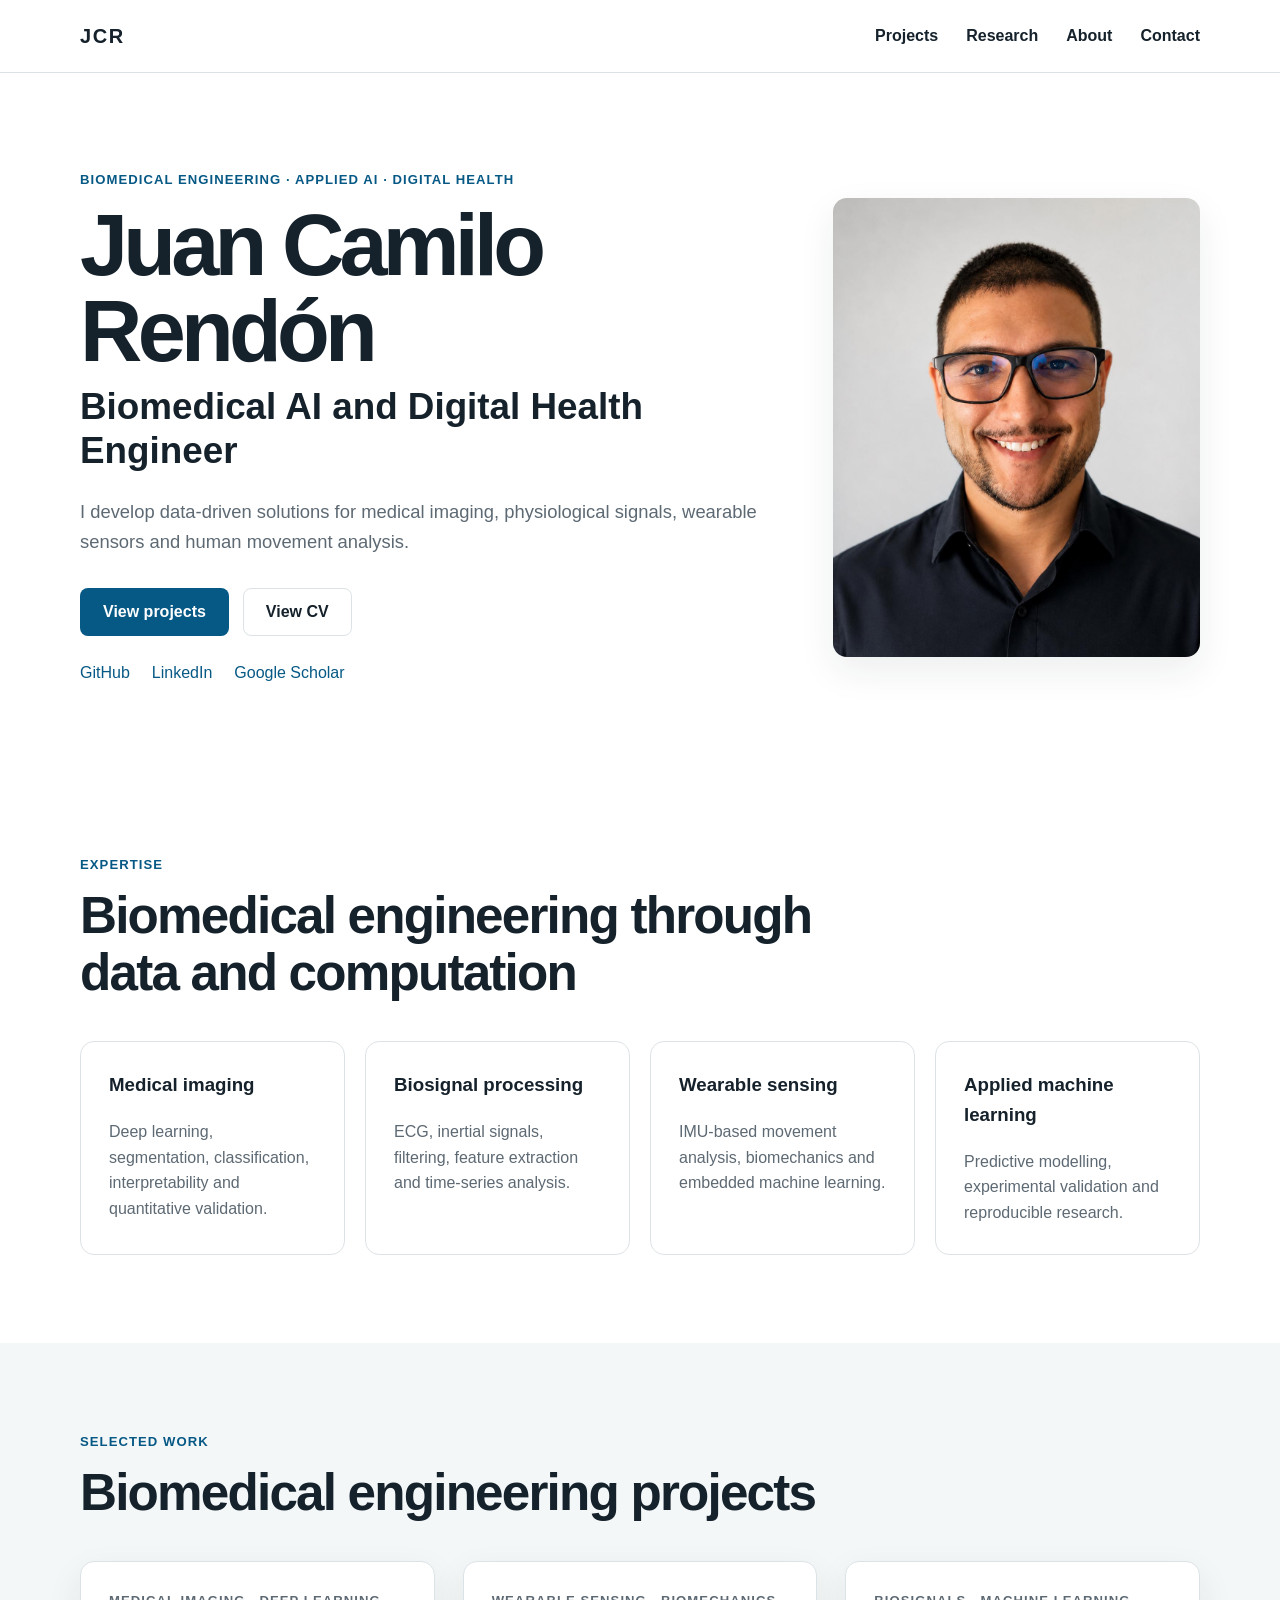
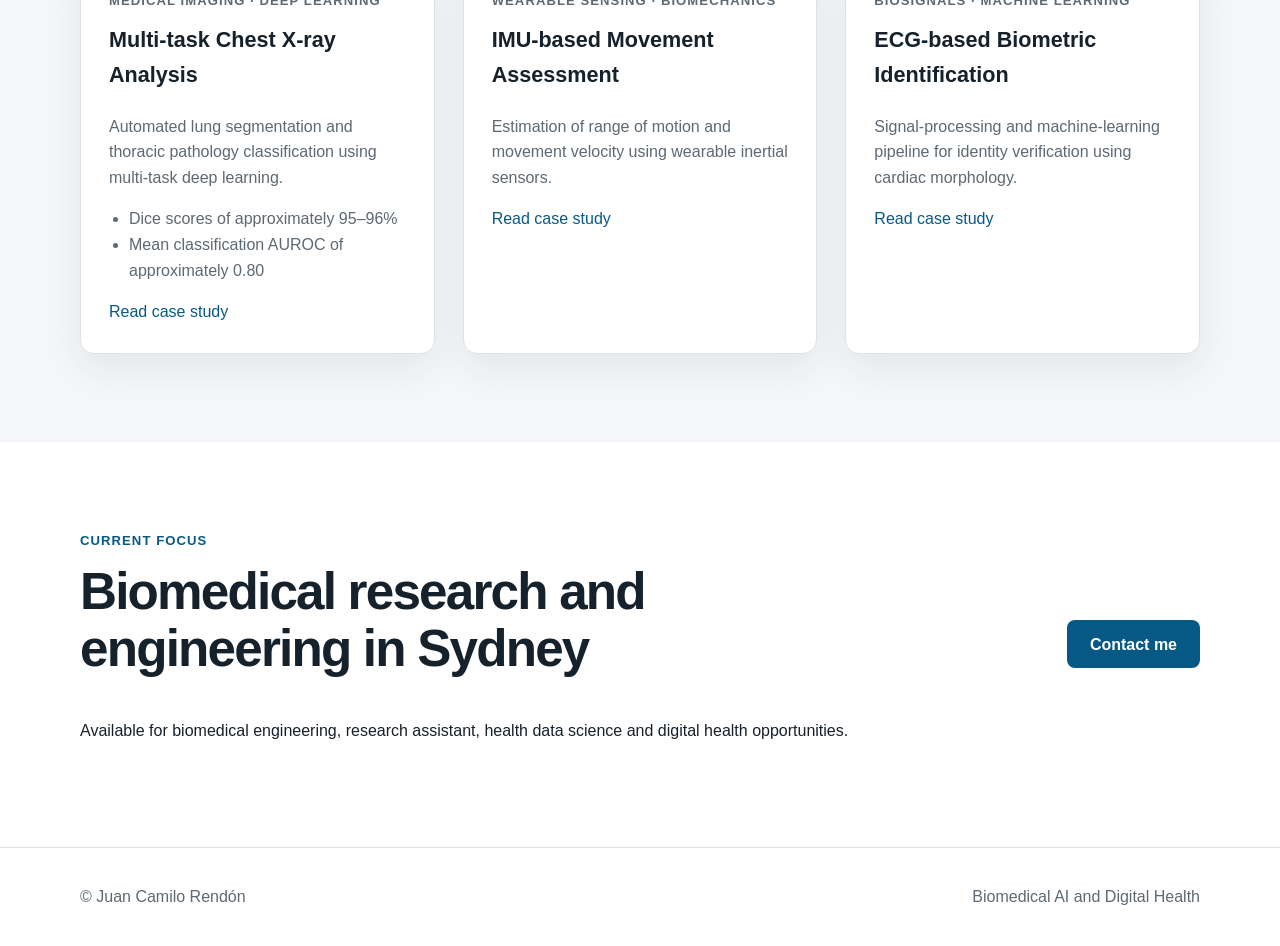
==== index.html @ cba9977d "Create initial biomedical engineering portfolio" ====
<!DOCTYPE html>
<html lang="en">
<head>
  <meta charset="UTF-8">

  <meta
    name="viewport"
    content="width=device-width, initial-scale=1.0"
  >

  <meta
    name="description"
    content="Portfolio of Juan Camilo Rendón, Biomedical Engineer specialising in biomedical AI, medical imaging, biosignal processing and wearable sensing."
  >

  <title>Juan Camilo Rendón | Biomedical Engineer</title>

  <link rel="stylesheet" href="css/styles.css">
</head>

<body>
  <header class="site-header">
    <nav class="navbar container">
      <a class="logo" href="index.html">JCR</a>

      <button
        class="menu-button"
        type="button"
        aria-label="Open navigation menu"
        aria-expanded="false"
      >
        Menu
      </button>

      <ul class="nav-links">
        <li><a href="#projects">Projects</a></li>
        <li><a href="research.html">Research</a></li>
        <li><a href="about.html">About</a></li>
        <li><a href="contact.html">Contact</a></li>
      </ul>
    </nav>
  </header>

  <main>
    <section class="hero">
      <div class="container hero-grid">
        <div class="hero-content">
          <p class="eyebrow">
            Biomedical Engineering · Applied AI · Digital Health
          </p>

          <h1>Juan Camilo Rendón</h1>

          <h2>
            Biomedical AI and Digital Health Engineer
          </h2>

          <p class="hero-description">
            I develop data-driven solutions for medical imaging,
            physiological signals, wearable sensors and human movement
            analysis.
          </p>

          <div class="hero-actions">
            <a class="button primary" href="#projects">
              View projects
            </a>

            <a
              class="button secondary"
              href="assets/documents/Juan_Camilo_Rendon_CV.pdf"
              target="_blank"
              rel="noopener noreferrer"
            >
              View CV
            </a>
          </div>

          <div class="social-links">
            <a
              href="https://github.com/JCRA18"
              target="_blank"
              rel="noopener noreferrer"
            >
              GitHub
            </a>

            <a
              href="www.linkedin.com/in/juan-camilo-rendon-atehortua-9a8baa1b0"
              target="_blank"
              rel="noopener noreferrer"
            >
              LinkedIn
            </a>

            <a
              href="https://scholar.google.com/citations?user=FOchhUEAAAAJ&hl=es"
              target="_blank"
              rel="noopener noreferrer"
            >
              Google Scholar
            </a>
          </div>
        </div>

        <div class="hero-image">
          <img
            src="assets/images/profile.jpg"
            alt="Professional portrait of Juan Camilo Rendón"
          >
        </div>
      </div>
    </section>

    <section class="section" id="expertise">
      <div class="container">
        <p class="section-label">Expertise</p>

        <h2>
          Biomedical engineering through data and computation
        </h2>

        <div class="expertise-grid">
          <article class="card">
            <h3>Medical imaging</h3>

            <p>
              Deep learning, segmentation, classification,
              interpretability and quantitative validation.
            </p>
          </article>

          <article class="card">
            <h3>Biosignal processing</h3>

            <p>
              ECG, inertial signals, filtering, feature extraction
              and time-series analysis.
            </p>
          </article>

          <article class="card">
            <h3>Wearable sensing</h3>

            <p>
              IMU-based movement analysis, biomechanics and embedded
              machine learning.
            </p>
          </article>

          <article class="card">
            <h3>Applied machine learning</h3>

            <p>
              Predictive modelling, experimental validation and
              reproducible research.
            </p>
          </article>
        </div>
      </div>
    </section>

    <section class="section section-muted" id="projects">
      <div class="container">
        <p class="section-label">Selected work</p>

        <h2>Biomedical engineering projects</h2>

        <div class="project-grid">
          <article class="project-card">
            <div class="project-content">
              <p class="project-category">
                Medical imaging · Deep learning
              </p>

              <h3>Multi-task Chest X-ray Analysis</h3>

              <p>
                Automated lung segmentation and thoracic pathology
                classification using multi-task deep learning.
              </p>

              <ul class="project-metrics">
                <li>Dice scores of approximately 95–96%</li>
                <li>Mean classification AUROC of approximately 0.80</li>
              </ul>

              <a href="projects/chest-xray.html">
                Read case study
              </a>
            </div>
          </article>

          <article class="project-card">
            <div class="project-content">
              <p class="project-category">
                Wearable sensing · Biomechanics
              </p>

              <h3>IMU-based Movement Assessment</h3>

              <p>
                Estimation of range of motion and movement velocity
                using wearable inertial sensors.
              </p>

              <a href="projects/wearable-imu.html">
                Read case study
              </a>
            </div>
          </article>

          <article class="project-card">
            <div class="project-content">
              <p class="project-category">
                Biosignals · Machine learning
              </p>

              <h3>ECG-based Biometric Identification</h3>

              <p>
                Signal-processing and machine-learning pipeline for
                identity verification using cardiac morphology.
              </p>

              <a href="projects/ecg-identification.html">
                Read case study
              </a>
            </div>
          </article>
        </div>
      </div>
    </section>

    <section class="section">
      <div class="container callout">
        <div>
          <p class="section-label">Current focus</p>

          <h2>
            Biomedical research and engineering in Sydney
          </h2>

          <p>
            Available for biomedical engineering, research assistant,
            health data science and digital health opportunities.
          </p>
        </div>

        <a class="button primary" href="contact.html">
          Contact me
        </a>
      </div>
    </section>
  </main>

  <footer class="site-footer">
    <div class="container footer-content">
      <p>
        © <span id="current-year"></span> Juan Camilo Rendón
      </p>

      <p>Biomedical AI and Digital Health</p>
    </div>
  </footer>

  <script src="js/main.js"></script>
</body>
</html>
---- css/styles.css ----
:root {
  --background: #ffffff;
  --surface: #f4f7f8;
  --text: #15212b;
  --muted: #5d6973;
  --border: #dce3e7;
  --primary: #075985;
  --primary-dark: #064567;
  --max-width: 1120px;
  --radius: 14px;
  --shadow: 0 14px 36px rgba(21, 33, 43, 0.08);
}

* {
  box-sizing: border-box;
}

html {
  scroll-behavior: smooth;
}

body {
  margin: 0;
  background: var(--background);
  color: var(--text);
  font-family:
    Inter,
    -apple-system,
    BlinkMacSystemFont,
    "Segoe UI",
    sans-serif;
  line-height: 1.6;
}

img {
  display: block;
  max-width: 100%;
}

a {
  color: var(--primary);
  text-decoration: none;
}

a:hover {
  text-decoration: underline;
}

.container {
  width: min(100% - 40px, var(--max-width));
  margin-inline: auto;
}

.site-header {
  position: sticky;
  top: 0;
  z-index: 10;
  background: rgba(255, 255, 255, 0.96);
  border-bottom: 1px solid var(--border);
  backdrop-filter: blur(12px);
}

.navbar {
  min-height: 72px;
  display: flex;
  align-items: center;
  justify-content: space-between;
}

.logo {
  color: var(--text);
  font-size: 1.25rem;
  font-weight: 800;
  letter-spacing: 0.08em;
}

.nav-links {
  display: flex;
  gap: 28px;
  padding: 0;
  margin: 0;
  list-style: none;
}

.nav-links a {
  color: var(--text);
  font-weight: 600;
}

.menu-button {
  display: none;
}

.hero {
  padding: 96px 0 80px;
}

.hero-grid {
  display: grid;
  grid-template-columns: 1.3fr 0.7fr;
  gap: 72px;
  align-items: center;
}

.eyebrow,
.section-label,
.project-category {
  margin-bottom: 12px;
  color: var(--primary);
  font-size: 0.82rem;
  font-weight: 750;
  letter-spacing: 0.08em;
  text-transform: uppercase;
}

h1,
h2,
h3,
p {
  margin-top: 0;
}

h1 {
  margin-bottom: 10px;
  font-size: clamp(3rem, 7vw, 5.4rem);
  line-height: 1;
  letter-spacing: -0.055em;
}

.hero h2 {
  max-width: 700px;
  margin-bottom: 24px;
  font-size: clamp(1.5rem, 3vw, 2.3rem);
  line-height: 1.2;
  font-weight: 600;
}

.hero-description {
  max-width: 680px;
  color: var(--muted);
  font-size: 1.15rem;
}

.hero-image img {
  width: 100%;
  aspect-ratio: 4 / 5;
  border-radius: var(--radius);
  object-fit: cover;
  box-shadow: var(--shadow);
}

.hero-actions {
  display: flex;
  flex-wrap: wrap;
  gap: 14px;
  margin: 32px 0 24px;
}

.button {
  display: inline-flex;
  min-height: 48px;
  padding: 0 22px;
  align-items: center;
  justify-content: center;
  border: 1px solid transparent;
  border-radius: 8px;
  font-weight: 700;
}

.button:hover {
  text-decoration: none;
}

.button.primary {
  background: var(--primary);
  color: white;
}

.button.primary:hover {
  background: var(--primary-dark);
}

.button.secondary {
  border-color: var(--border);
  color: var(--text);
}

.social-links {
  display: flex;
  flex-wrap: wrap;
  gap: 22px;
}

.section {
  padding: 88px 0;
}

.section-muted {
  background: var(--surface);
}

.section h2 {
  max-width: 750px;
  margin-bottom: 40px;
  font-size: clamp(2rem, 4vw, 3.2rem);
  line-height: 1.12;
  letter-spacing: -0.035em;
}

.expertise-grid {
  display: grid;
  grid-template-columns: repeat(4, 1fr);
  gap: 20px;
}

.card {
  padding: 28px;
  border: 1px solid var(--border);
  border-radius: var(--radius);
}

.card p {
  margin-bottom: 0;
  color: var(--muted);
}

.project-grid {
  display: grid;
  grid-template-columns: repeat(3, 1fr);
  gap: 28px;
}

.project-card {
  overflow: hidden;
  background: var(--background);
  border: 1px solid var(--border);
  border-radius: var(--radius);
  box-shadow: var(--shadow);
}

.project-content {
  padding: 28px;
}

.project-content p {
  color: var(--muted);
}

.project-content h3 {
  font-size: 1.35rem;
}

.project-metrics {
  padding-left: 20px;
  color: var(--muted);
}

.callout {
  display: flex;
  gap: 40px;
  align-items: center;
  justify-content: space-between;
}

.site-footer {
  padding: 36px 0;
  border-top: 1px solid var(--border);
}

.footer-content {
  display: flex;
  justify-content: space-between;
  color: var(--muted);
}

.footer-content p {
  margin-bottom: 0;
}

@media (max-width: 900px) {
  .hero-grid {
    grid-template-columns: 1fr;
  }

  .hero-image {
    max-width: 420px;
  }

  .expertise-grid,
  .project-grid {
    grid-template-columns: repeat(2, 1fr);
  }
}

@media (max-width: 640px) {
  .menu-button {
    display: block;
  }

  .nav-links {
    position: absolute;
    top: 72px;
    left: 0;
    right: 0;
    display: none;
    padding: 24px;
    background: white;
    border-bottom: 1px solid var(--border);
    flex-direction: column;
  }

  .nav-links.open {
    display: flex;
  }

  .hero {
    padding-top: 64px;
  }

  .expertise-grid,
  .project-grid {
    grid-template-columns: 1fr;
  }

  .callout,
  .footer-content {
    align-items: flex-start;
    flex-direction: column;
  }
}
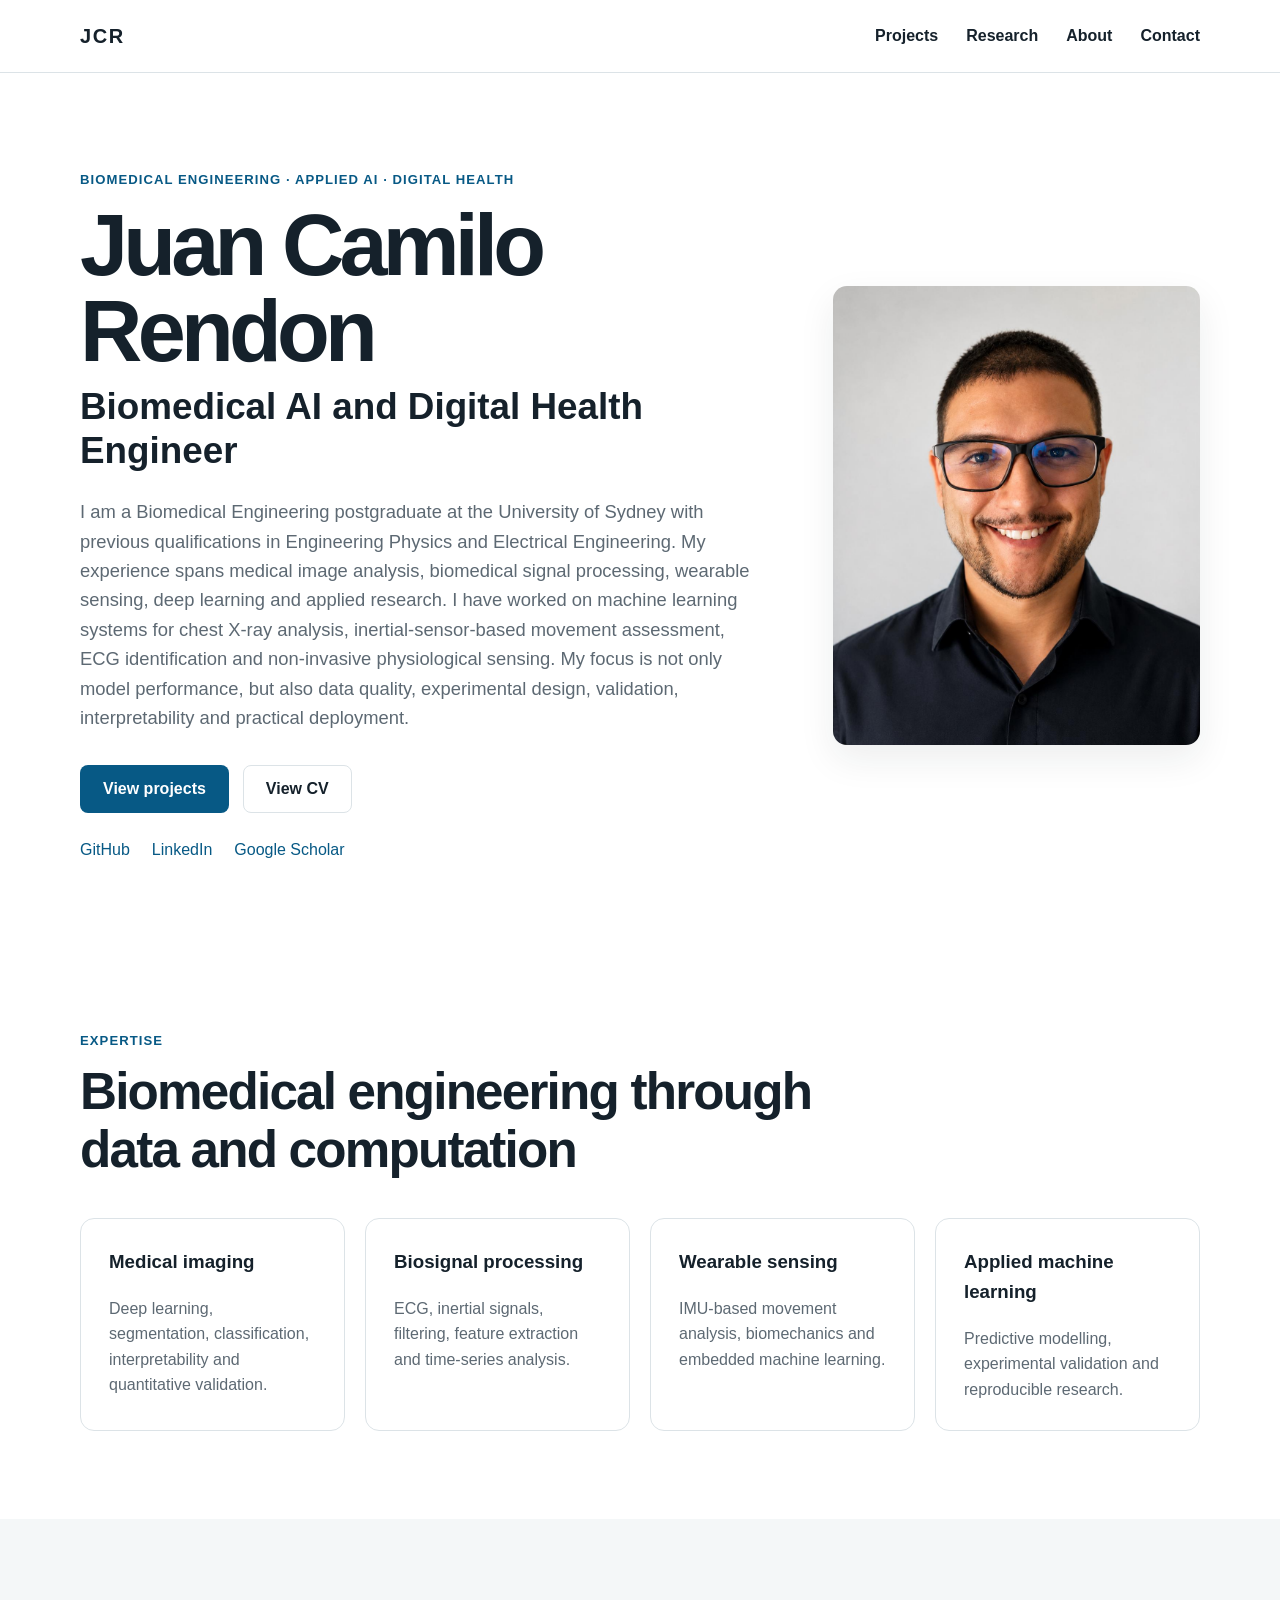
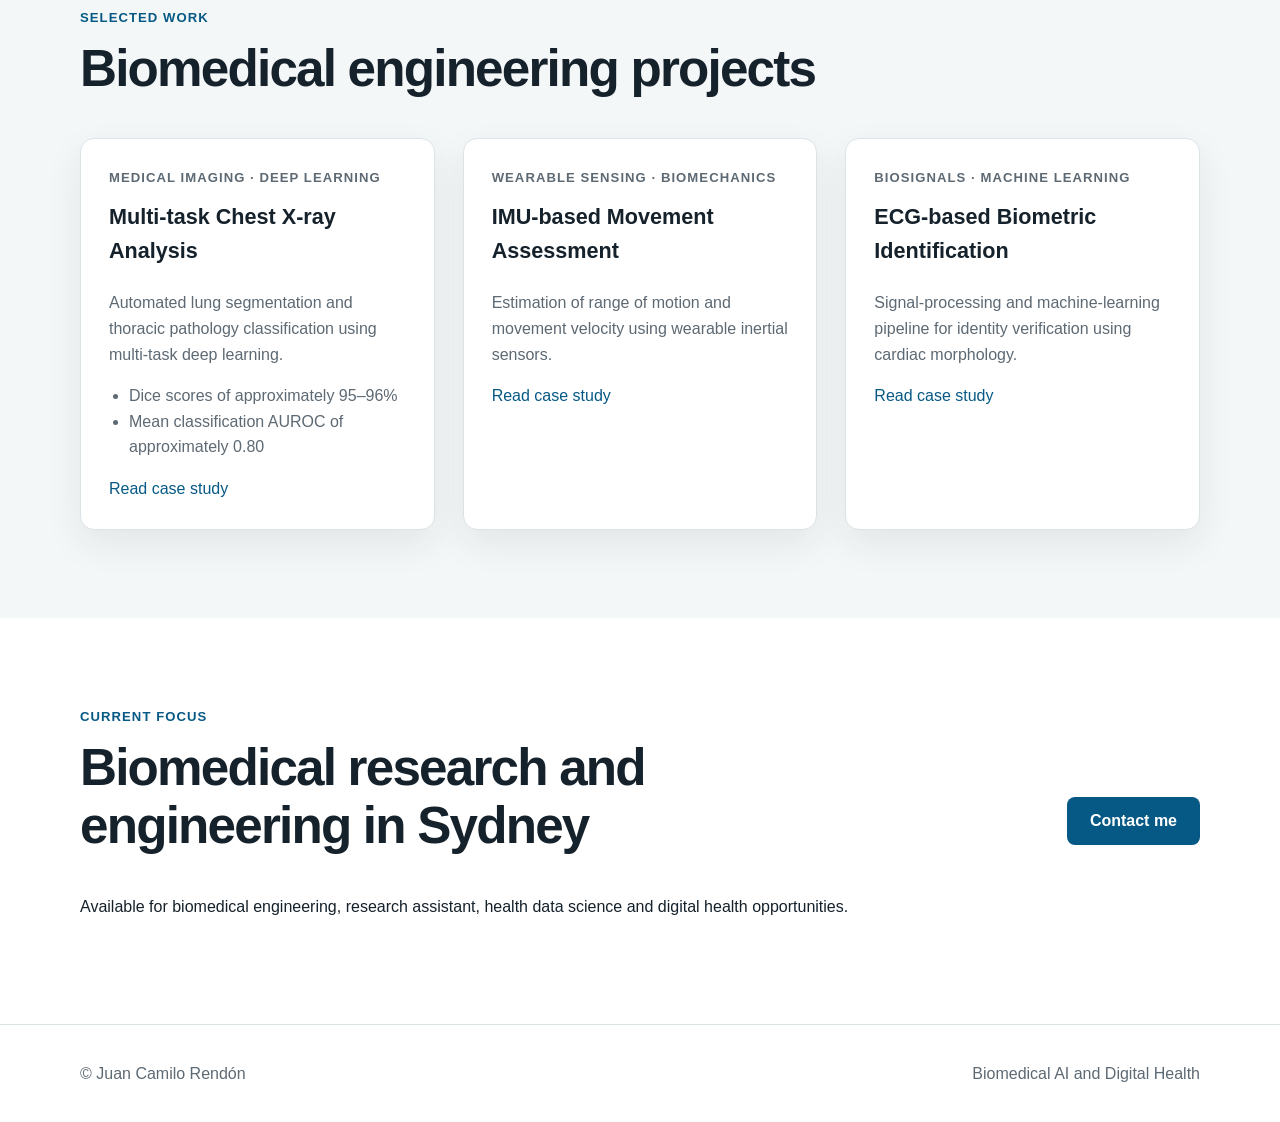
==== commit f4b645ae: "Update homepage content and styling" ====
--- a/index.html
+++ b/index.html
@@ -13,7 +13,7 @@
     content="Portfolio of Juan Camilo Rendón, Biomedical Engineer specialising in biomedical AI, medical imaging, biosignal processing and wearable sensing."
   >
 
-  <title>Juan Camilo Rendón | Biomedical Engineer</title>
+  <title>Juan Camilo Rendón | Physcis Engineer</title>
 
   <link rel="stylesheet" href="css/styles.css">
 </head>
@@ -49,16 +49,17 @@
             Biomedical Engineering · Applied AI · Digital Health
           </p>
 
-          <h1>Juan Camilo Rendón</h1>
+          <h1>Juan Camilo Rendon</h1>
 
           <h2>
             Biomedical AI and Digital Health Engineer
           </h2>
 
           <p class="hero-description">
-            I develop data-driven solutions for medical imaging,
-            physiological signals, wearable sensors and human movement
-            analysis.
+           I am a Biomedical Engineering postgraduate at the University of Sydney with previous qualifications in Engineering Physics and Electrical Engineering. 
+           My experience spans medical image analysis, biomedical signal processing, wearable sensing, deep learning and applied research.
+           I have worked on machine learning systems for chest X-ray analysis, inertial-sensor-based movement assessment, ECG identification and non-invasive physiological sensing. 
+           My focus is not only model performance, but also data quality, experimental design, validation, interpretability and practical deployment.
           </p>
 
           <div class="hero-actions">
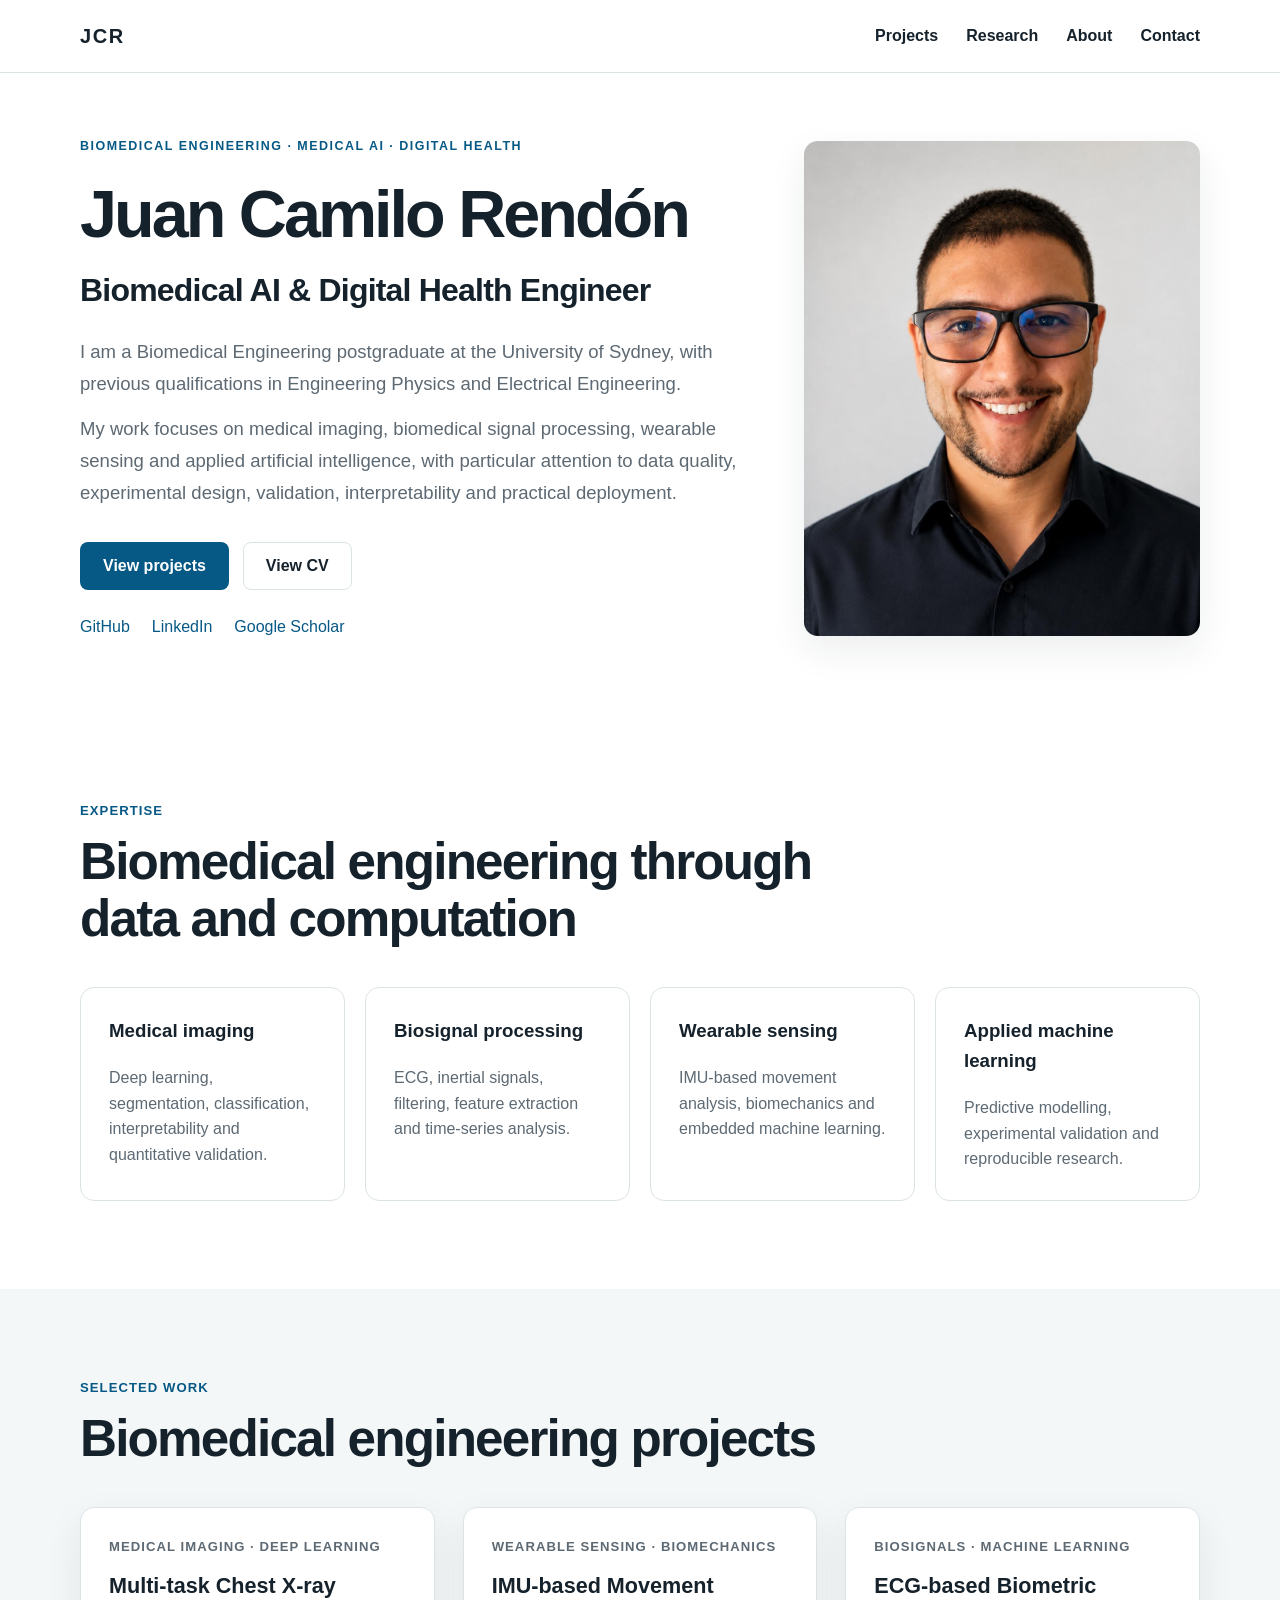
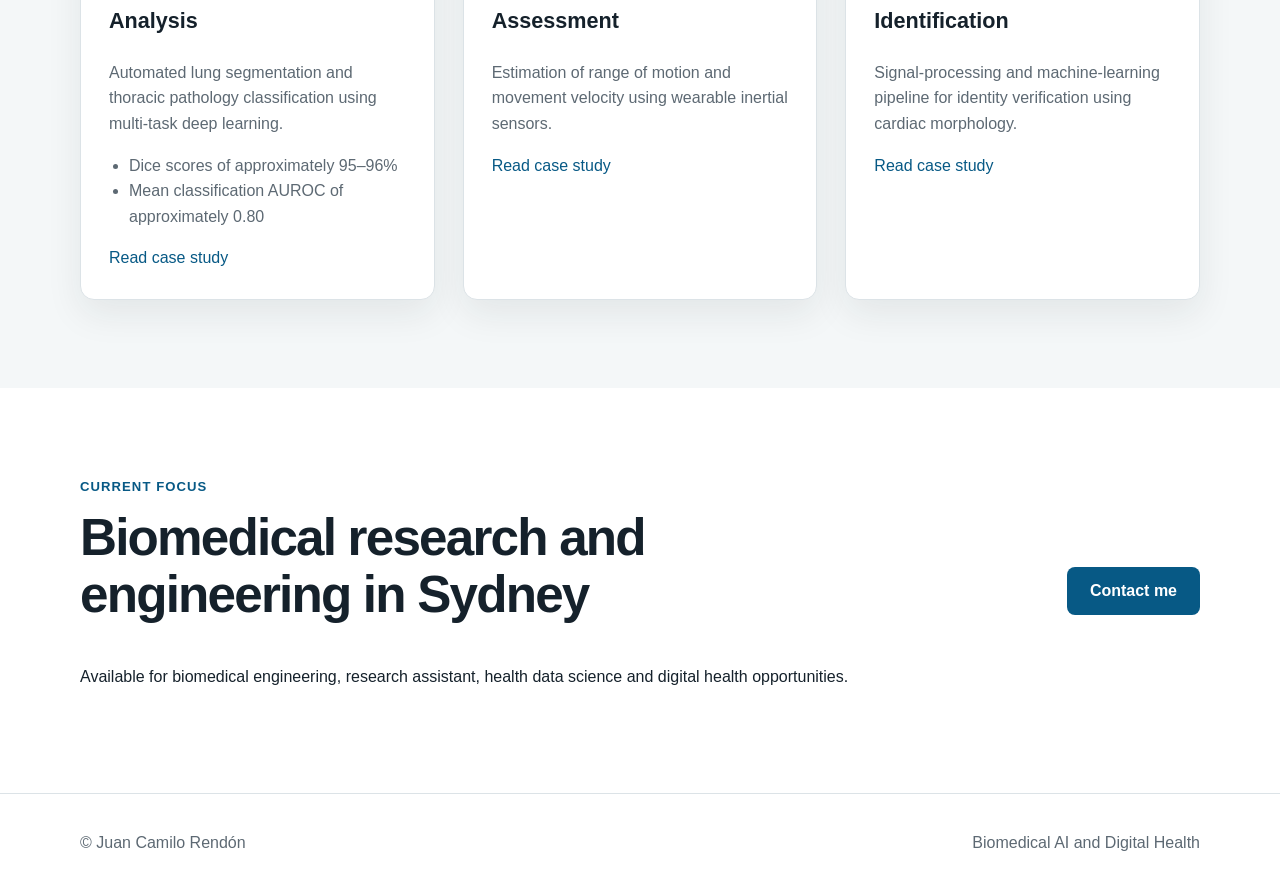
==== commit 26b533fc: "Refine hero typography and layout" ====
--- a/index.html
+++ b/index.html
@@ -13,14 +13,14 @@
     content="Portfolio of Juan Camilo Rendón, Biomedical Engineer specialising in biomedical AI, medical imaging, biosignal processing and wearable sensing."
   >
 
-  <title>Juan Camilo Rendón | Physcis Engineer</title>
+  <title>Juan Camilo Rendón | Biomedical Engineer</title>
 
   <link rel="stylesheet" href="css/styles.css">
 </head>
 
 <body>
   <header class="site-header">
-    <nav class="navbar container">
+    <nav class="navbar container" aria-label="Main navigation">
       <a class="logo" href="index.html">JCR</a>
 
       <button
@@ -46,20 +46,26 @@
       <div class="container hero-grid">
         <div class="hero-content">
           <p class="eyebrow">
-            Biomedical Engineering · Applied AI · Digital Health
-          </p>
-
-          <h1>Juan Camilo Rendon</h1>
+            Biomedical Engineering · Medical AI · Digital Health
+          </p>
+
+          <h1>Juan Camilo Rendón</h1>
 
           <h2>
-            Biomedical AI and Digital Health Engineer
+            Biomedical AI &amp; Digital Health Engineer
           </h2>
 
           <p class="hero-description">
-           I am a Biomedical Engineering postgraduate at the University of Sydney with previous qualifications in Engineering Physics and Electrical Engineering. 
-           My experience spans medical image analysis, biomedical signal processing, wearable sensing, deep learning and applied research.
-           I have worked on machine learning systems for chest X-ray analysis, inertial-sensor-based movement assessment, ECG identification and non-invasive physiological sensing. 
-           My focus is not only model performance, but also data quality, experimental design, validation, interpretability and practical deployment.
+            I am a Biomedical Engineering postgraduate at the University
+            of Sydney, with previous qualifications in Engineering Physics
+            and Electrical Engineering.
+          </p>
+
+          <p class="hero-description hero-description-secondary">
+            My work focuses on medical imaging, biomedical signal processing,
+            wearable sensing and applied artificial intelligence, with
+            particular attention to data quality, experimental design,
+            validation, interpretability and practical deployment.
           </p>
 
           <div class="hero-actions">
@@ -87,7 +93,7 @@
             </a>
 
             <a
-              href="www.linkedin.com/in/juan-camilo-rendon-atehortua-9a8baa1b0"
+              href="https://www.linkedin.com/in/juan-camilo-rendon-atehortua-9a8baa1b0"
               target="_blank"
               rel="noopener noreferrer"
             >
@@ -95,7 +101,7 @@
             </a>
 
             <a
-              href="https://scholar.google.com/citations?user=FOchhUEAAAAJ&hl=es"
+              href="https://scholar.google.com/citations?user=FOchhUEAAAAJ&amp;hl=en"
               target="_blank"
               rel="noopener noreferrer"
             >
--- a/css/styles.css
+++ b/css/styles.css
@@ -91,15 +91,21 @@
   display: none;
 }
 
+/* Hero */
+
 .hero {
-  padding: 96px 0 80px;
+  padding: 64px 0 72px;
 }
 
 .hero-grid {
   display: grid;
-  grid-template-columns: 1.3fr 0.7fr;
-  gap: 72px;
+  grid-template-columns: 1.25fr 0.75fr;
+  gap: 64px;
   align-items: center;
+}
+
+.hero-content {
+  max-width: 820px;
 }
 
 .eyebrow,
@@ -113,6 +119,13 @@
   text-transform: uppercase;
 }
 
+.eyebrow {
+  margin-bottom: 24px;
+  font-size: 0.78rem;
+  font-weight: 700;
+  letter-spacing: 0.12em;
+}
+
 h1,
 h2,
 h3,
@@ -120,25 +133,36 @@
   margin-top: 0;
 }
 
-h1 {
-  margin-bottom: 10px;
-  font-size: clamp(3rem, 7vw, 5.4rem);
+.hero h1 {
+  max-width: 100%;
+  margin-bottom: 24px;
+  font-size: clamp(2.8rem, 5.2vw, 4.8rem);
   line-height: 1;
-  letter-spacing: -0.055em;
+  letter-spacing: -0.045em;
+  font-weight: 750;
+  white-space: nowrap;
 }
 
 .hero h2 {
-  max-width: 700px;
-  margin-bottom: 24px;
-  font-size: clamp(1.5rem, 3vw, 2.3rem);
-  line-height: 1.2;
-  font-weight: 600;
+  max-width: 720px;
+  margin-bottom: 28px;
+  font-size: clamp(1.6rem, 2.5vw, 2.35rem);
+  line-height: 1.15;
+  letter-spacing: -0.025em;
+  font-weight: 650;
 }
 
 .hero-description {
-  max-width: 680px;
+  max-width: 760px;
+  margin-bottom: 0;
   color: var(--muted);
-  font-size: 1.15rem;
+  font-size: clamp(1.05rem, 1.45vw, 1.2rem);
+  line-height: 1.7;
+  text-align: left;
+}
+
+.hero-description-secondary {
+  margin-top: 14px;
 }
 
 .hero-image img {
@@ -153,8 +177,10 @@
   display: flex;
   flex-wrap: wrap;
   gap: 14px;
-  margin: 32px 0 24px;
-}
+  margin: 34px 0 24px;
+}
+
+/* Buttons */
 
 .button {
   display: inline-flex;
@@ -185,11 +211,15 @@
   color: var(--text);
 }
 
+/* Social links */
+
 .social-links {
   display: flex;
   flex-wrap: wrap;
   gap: 22px;
 }
+
+/* Sections */
 
 .section {
   padding: 88px 0;
@@ -207,6 +237,8 @@
   letter-spacing: -0.035em;
 }
 
+/* Expertise */
+
 .expertise-grid {
   display: grid;
   grid-template-columns: repeat(4, 1fr);
@@ -223,6 +255,8 @@
   margin-bottom: 0;
   color: var(--muted);
 }
+
+/* Projects */
 
 .project-grid {
   display: grid;
@@ -255,6 +289,8 @@
   color: var(--muted);
 }
 
+/* Callout */
+
 .callout {
   display: flex;
   gap: 40px;
@@ -262,6 +298,8 @@
   justify-content: space-between;
 }
 
+/* Footer */
+
 .site-footer {
   padding: 36px 0;
   border-top: 1px solid var(--border);
@@ -277,9 +315,20 @@
   margin-bottom: 0;
 }
 
+/* Tablet */
+
 @media (max-width: 900px) {
   .hero-grid {
     grid-template-columns: 1fr;
+    gap: 48px;
+  }
+
+  .hero-content {
+    max-width: 100%;
+  }
+
+  .hero h1 {
+    white-space: normal;
   }
 
   .hero-image {
@@ -292,7 +341,13 @@
   }
 }
 
+/* Mobile */
+
 @media (max-width: 640px) {
+  .container {
+    width: min(100% - 28px, var(--max-width));
+  }
+
   .menu-button {
     display: block;
   }
@@ -314,7 +369,25 @@
   }
 
   .hero {
-    padding-top: 64px;
+    padding: 48px 0 56px;
+  }
+
+  .hero h1 {
+    font-size: clamp(2.7rem, 13vw, 4rem);
+    white-space: normal;
+  }
+
+  .hero h2 {
+    font-size: clamp(1.45rem, 7vw, 2rem);
+  }
+
+  .hero-description {
+    font-size: 1.03rem;
+    line-height: 1.65;
+  }
+
+  .hero-actions {
+    margin-top: 28px;
   }
 
   .expertise-grid,
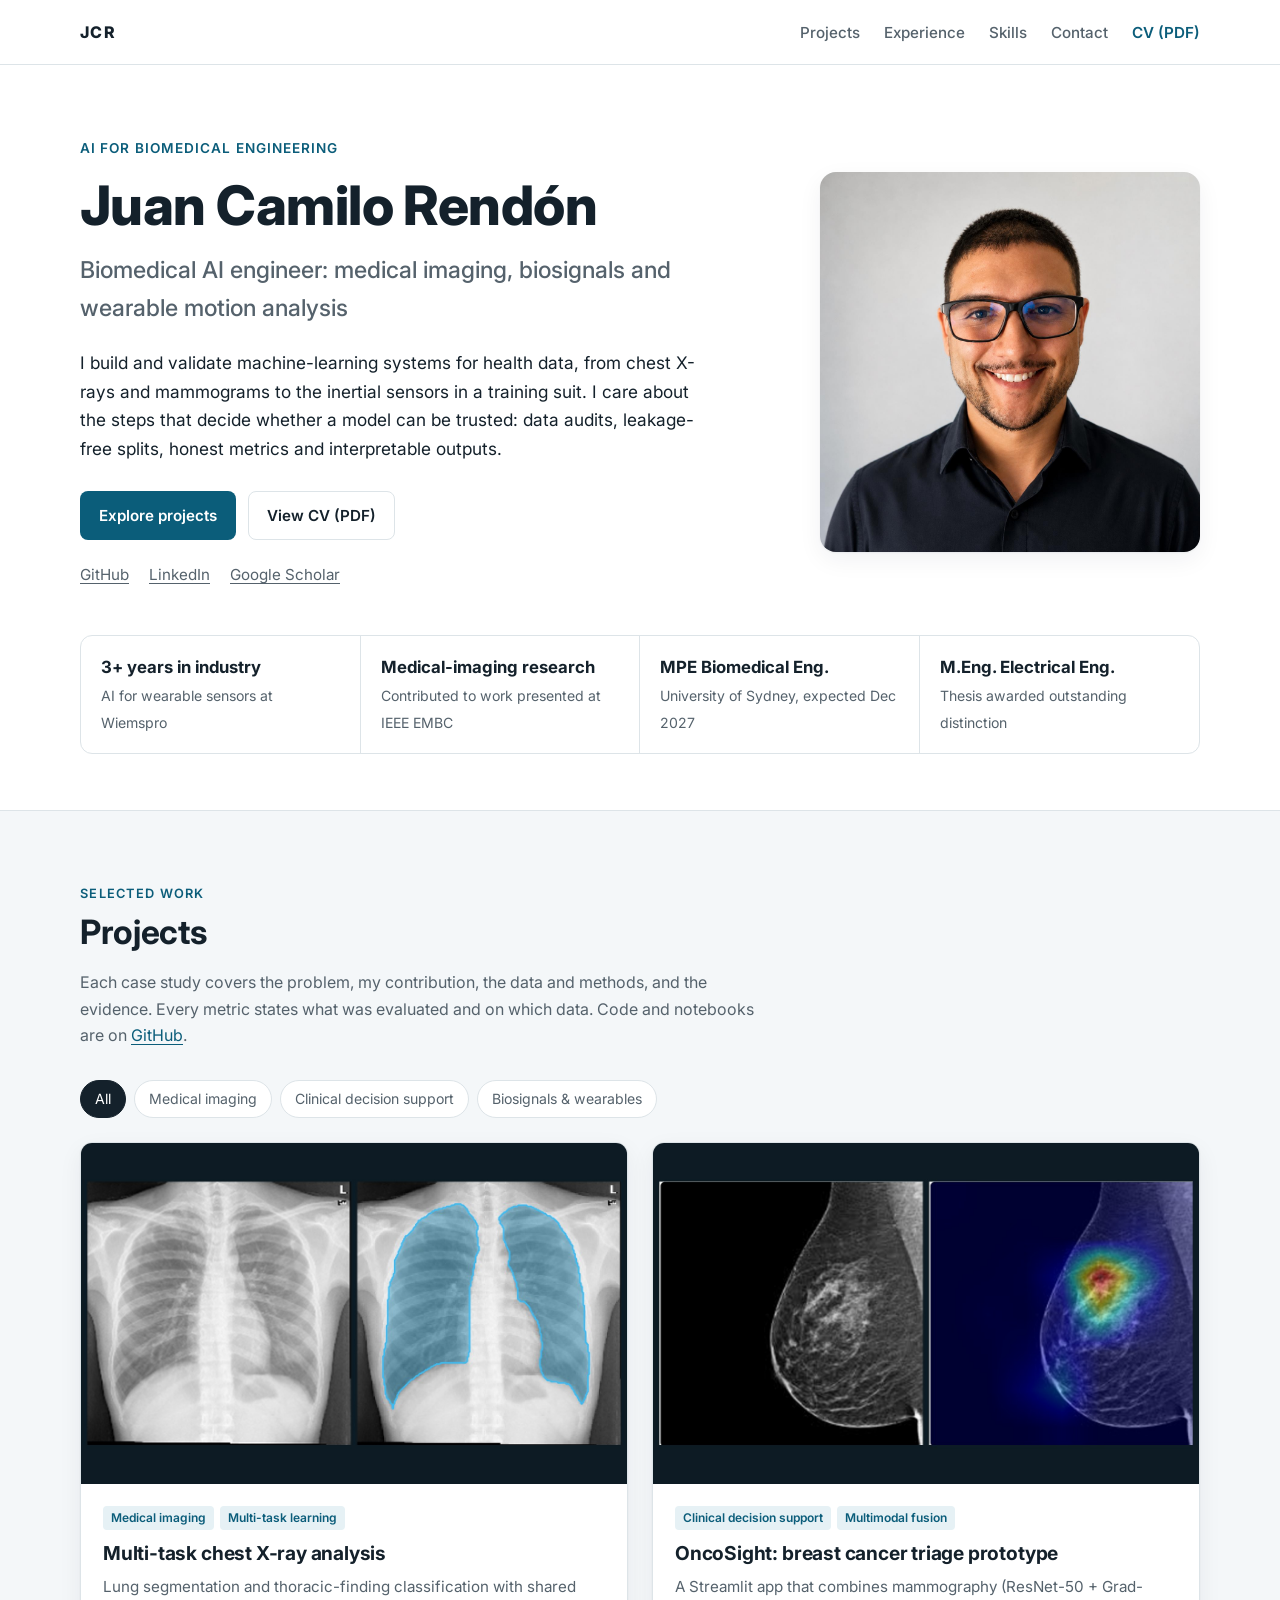
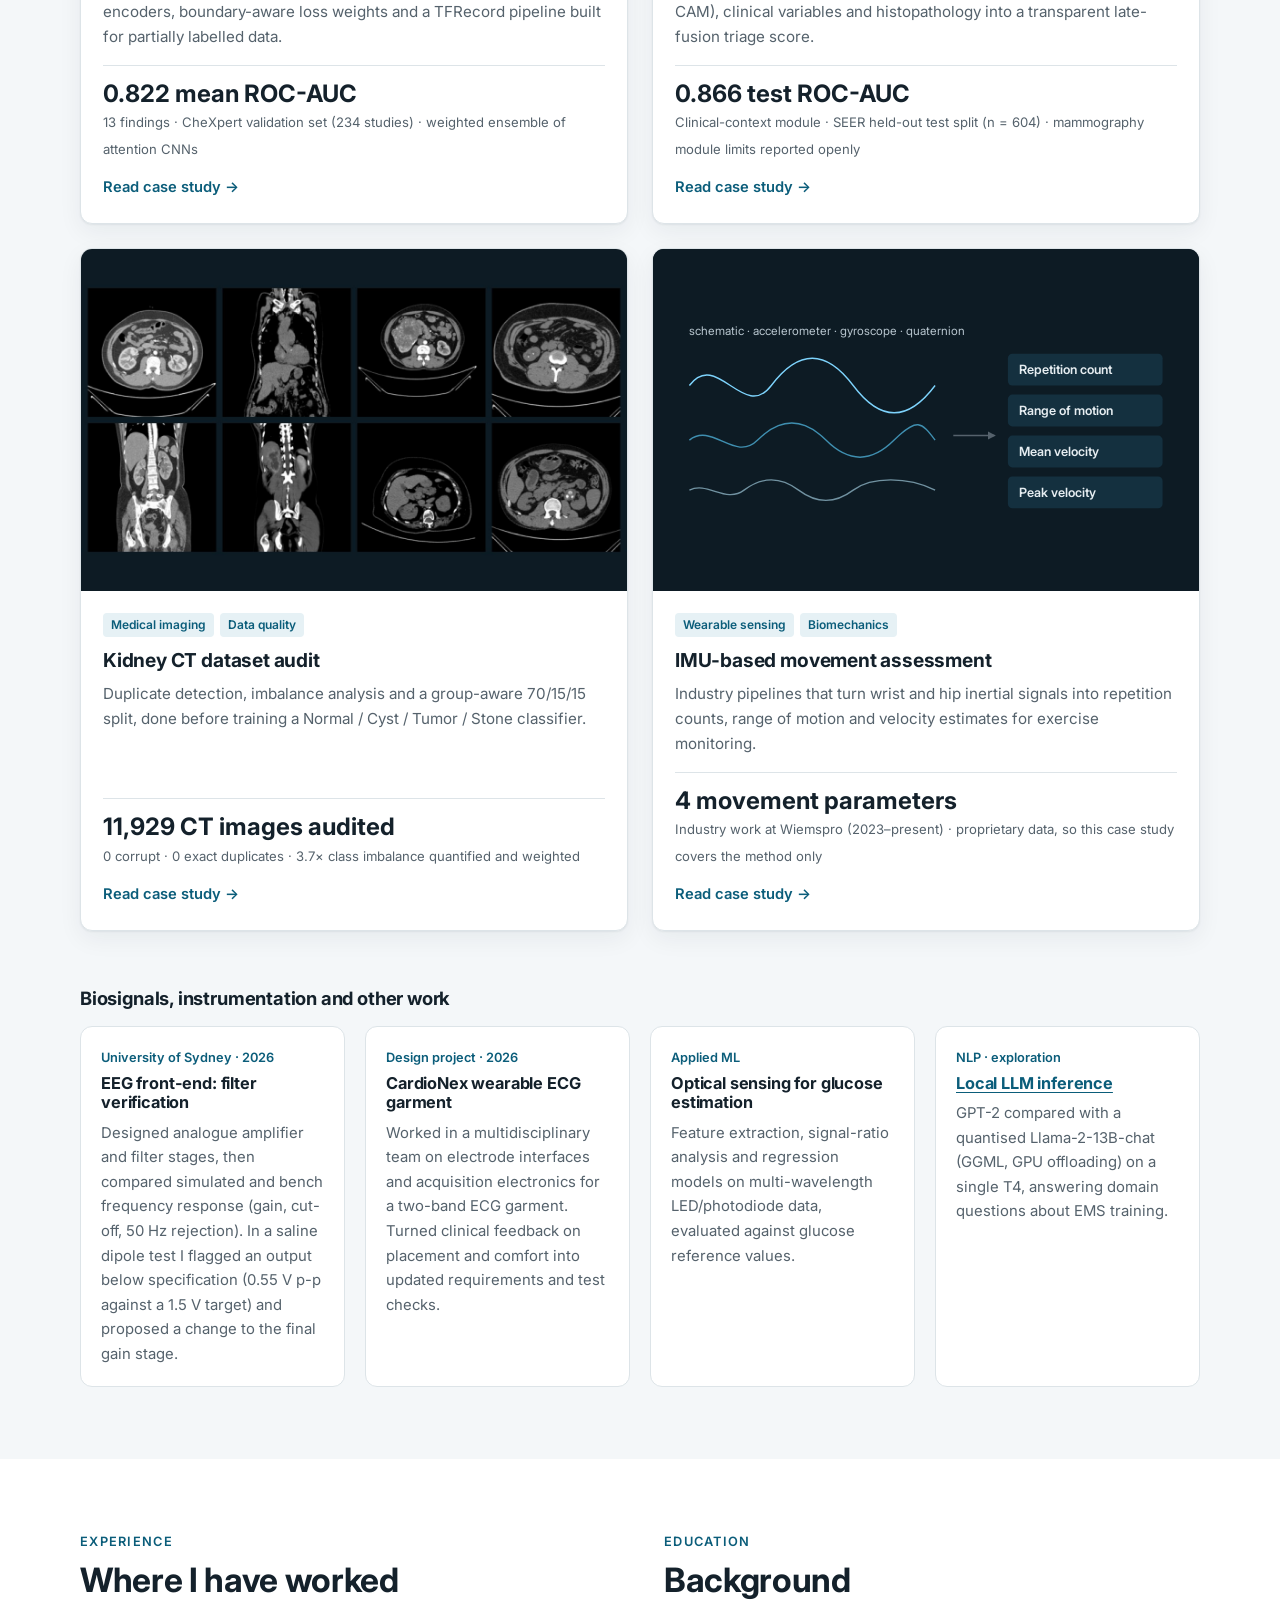
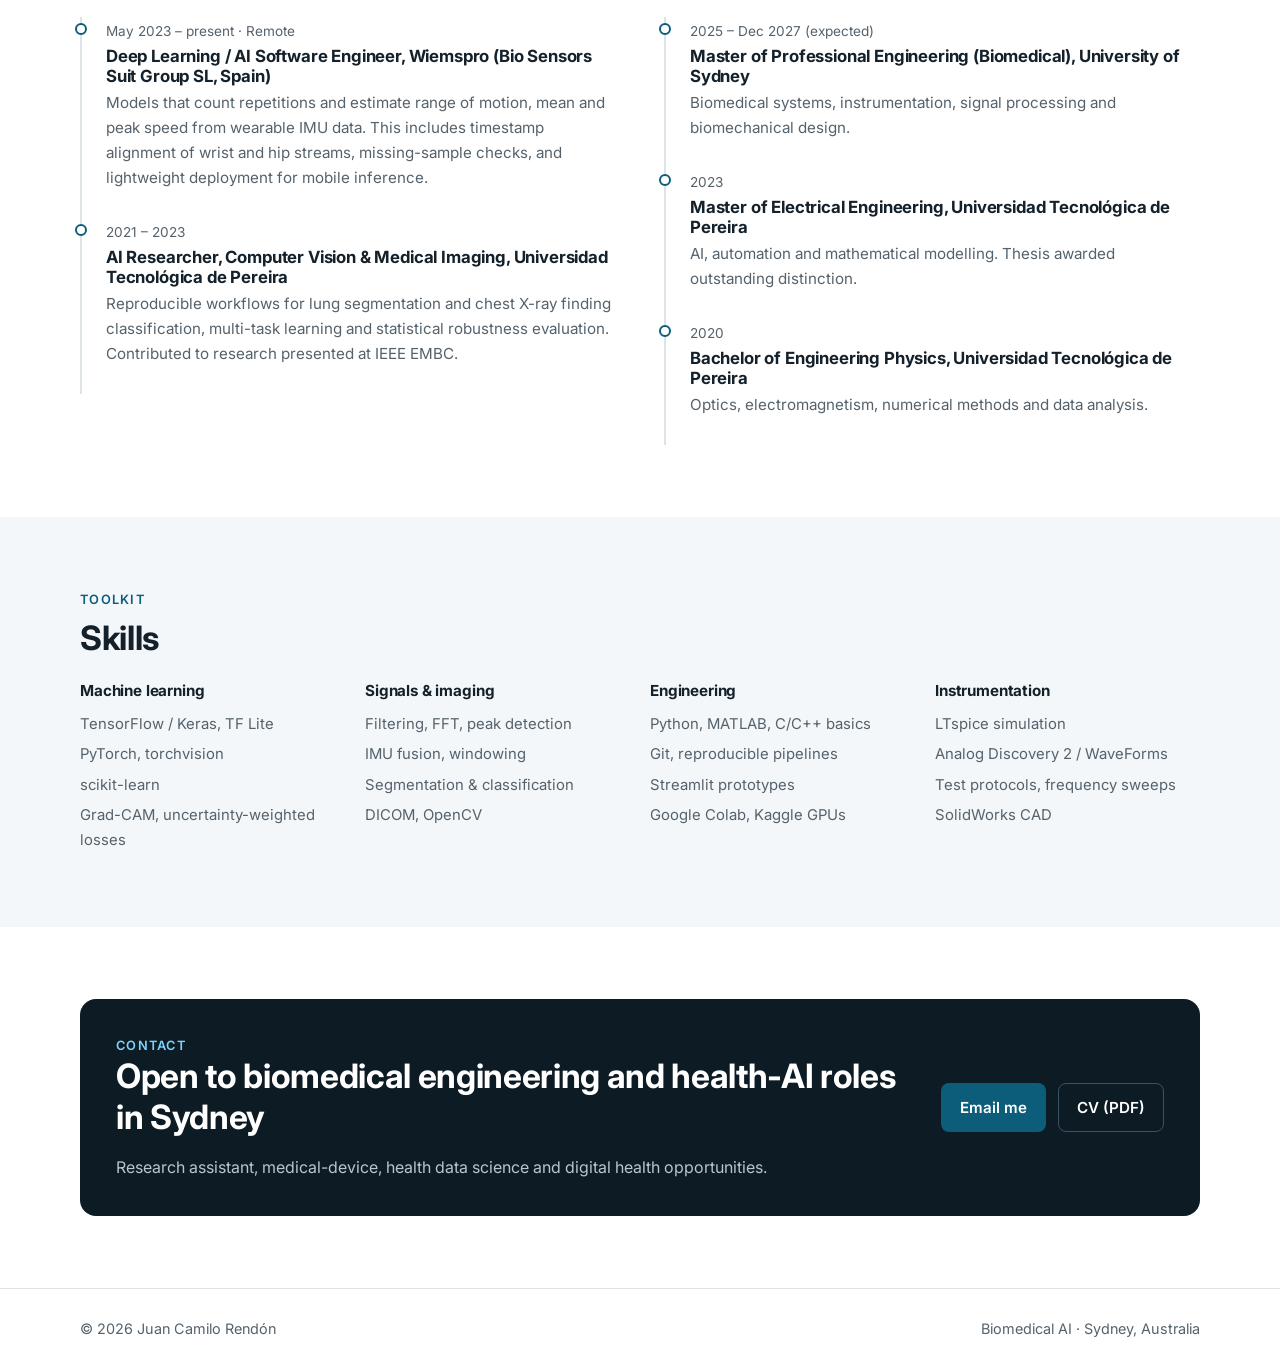
==== commit 271010a1: "Redesign portfolio around biomedical AI case studies and update CV - New home page: specialty, filte" ====
--- a/index.html
+++ b/index.html
@@ -2,275 +2,280 @@
 <html lang="en">
 <head>
   <meta charset="UTF-8">
-
-  <meta
-    name="viewport"
-    content="width=device-width, initial-scale=1.0"
-  >
-
-  <meta
-    name="description"
-    content="Portfolio of Juan Camilo Rendón, Biomedical Engineer specialising in biomedical AI, medical imaging, biosignal processing and wearable sensing."
-  >
-
-  <title>Juan Camilo Rendón | Biomedical Engineer</title>
-
+  <meta name="viewport" content="width=device-width, initial-scale=1.0">
+  <title>Juan Camilo Rendón | Biomedical AI Engineer</title>
+  <meta name="description" content="Portfolio of Juan Camilo Rendón: AI applied to biomedical engineering, covering medical imaging, clinical decision support, biosignals and wearable motion analysis.">
+  <meta property="og:title" content="Juan Camilo Rendón | Biomedical AI Engineer">
+  <meta property="og:description" content="Medical imaging, clinical decision support and wearable-sensor AI, with documented results.">
+  <meta property="og:image" content="assets/images/projects/cover_cxr.jpg">
+  <link rel="preconnect" href="https://fonts.googleapis.com">
+  <link rel="preconnect" href="https://fonts.gstatic.com" crossorigin>
+  <link href="https://fonts.googleapis.com/css2?family=Inter:wght@400;500;600;700;800&display=swap" rel="stylesheet">
   <link rel="stylesheet" href="css/styles.css">
 </head>
-
 <body>
+  <a class="skip-link" href="#main">Skip to content</a>
+
   <header class="site-header">
     <nav class="navbar container" aria-label="Main navigation">
       <a class="logo" href="index.html">JCR</a>
-
-      <button
-        class="menu-button"
-        type="button"
-        aria-label="Open navigation menu"
-        aria-expanded="false"
-      >
-        Menu
-      </button>
-
+      <button class="menu-button" type="button" aria-label="Open navigation menu" aria-expanded="false">Menu</button>
       <ul class="nav-links">
         <li><a href="#projects">Projects</a></li>
-        <li><a href="research.html">Research</a></li>
-        <li><a href="about.html">About</a></li>
-        <li><a href="contact.html">Contact</a></li>
+        <li><a href="#experience">Experience</a></li>
+        <li><a href="#skills">Skills</a></li>
+        <li><a href="#contact">Contact</a></li>
+        <li><a class="nav-cv" href="assets/documents/Juan_Camilo_Rendon_CV.pdf" target="_blank" rel="noopener">CV (PDF)</a></li>
       </ul>
     </nav>
   </header>
 
-  <main>
+  <main id="main">
+    <!-- ================= HERO ================= -->
     <section class="hero">
-      <div class="container hero-grid">
-        <div class="hero-content">
-          <p class="eyebrow">
-            Biomedical Engineering · Medical AI · Digital Health
-          </p>
-
-          <h1>Juan Camilo Rendón</h1>
-
-          <h2>
-            Biomedical AI &amp; Digital Health Engineer
-          </h2>
-
-          <p class="hero-description">
-            I am a Biomedical Engineering postgraduate at the University
-            of Sydney, with previous qualifications in Engineering Physics
-            and Electrical Engineering.
-          </p>
-
-          <p class="hero-description hero-description-secondary">
-            My work focuses on medical imaging, biomedical signal processing,
-            wearable sensing and applied artificial intelligence, with
-            particular attention to data quality, experimental design,
-            validation, interpretability and practical deployment.
-          </p>
-
-          <div class="hero-actions">
-            <a class="button primary" href="#projects">
-              View projects
-            </a>
-
-            <a
-              class="button secondary"
-              href="assets/documents/Juan_Camilo_Rendon_CV.pdf"
-              target="_blank"
-              rel="noopener noreferrer"
-            >
-              View CV
-            </a>
-          </div>
-
-          <div class="social-links">
-            <a
-              href="https://github.com/JCRA18"
-              target="_blank"
-              rel="noopener noreferrer"
-            >
-              GitHub
-            </a>
-
-            <a
-              href="https://www.linkedin.com/in/juan-camilo-rendon-atehortua-9a8baa1b0"
-              target="_blank"
-              rel="noopener noreferrer"
-            >
-              LinkedIn
-            </a>
-
-            <a
-              href="https://scholar.google.com/citations?user=FOchhUEAAAAJ&amp;hl=en"
-              target="_blank"
-              rel="noopener noreferrer"
-            >
-              Google Scholar
-            </a>
-          </div>
-        </div>
-
-        <div class="hero-image">
-          <img
-            src="assets/images/profile.jpg"
-            alt="Professional portrait of Juan Camilo Rendón"
-          >
-        </div>
-      </div>
-    </section>
-
-    <section class="section" id="expertise">
-      <div class="container">
-        <p class="section-label">Expertise</p>
-
-        <h2>
-          Biomedical engineering through data and computation
-        </h2>
-
-        <div class="expertise-grid">
-          <article class="card">
-            <h3>Medical imaging</h3>
-
-            <p>
-              Deep learning, segmentation, classification,
-              interpretability and quantitative validation.
+      <div class="container">
+        <div class="hero-grid">
+          <div>
+            <p class="eyebrow">AI for biomedical engineering</p>
+            <h1>Juan Camilo Rendón</h1>
+            <p class="role">Biomedical AI engineer: medical imaging, biosignals and wearable motion analysis</p>
+            <p class="hero-lead">
+              I build and validate machine-learning systems for health data, from chest X-rays and mammograms to the
+              inertial sensors in a training suit. I care about the steps that decide whether a model can be trusted:
+              data audits, leakage-free splits, honest metrics and interpretable outputs.
             </p>
-          </article>
-
-          <article class="card">
-            <h3>Biosignal processing</h3>
-
-            <p>
-              ECG, inertial signals, filtering, feature extraction
-              and time-series analysis.
-            </p>
-          </article>
-
-          <article class="card">
-            <h3>Wearable sensing</h3>
-
-            <p>
-              IMU-based movement analysis, biomechanics and embedded
-              machine learning.
-            </p>
-          </article>
-
-          <article class="card">
-            <h3>Applied machine learning</h3>
-
-            <p>
-              Predictive modelling, experimental validation and
-              reproducible research.
-            </p>
-          </article>
-        </div>
-      </div>
-    </section>
-
+            <div class="hero-actions">
+              <a class="button primary" href="#projects">Explore projects</a>
+              <a class="button secondary" href="assets/documents/Juan_Camilo_Rendon_CV.pdf" target="_blank" rel="noopener">View CV (PDF)</a>
+            </div>
+            <div class="social-links">
+              <a href="https://github.com/jcrendona" target="_blank" rel="noopener">GitHub</a>
+              <a href="https://www.linkedin.com/in/juan-camilo-rendon-atehortua-9a8baa1b0" target="_blank" rel="noopener">LinkedIn</a>
+              <a href="https://scholar.google.com/citations?user=FOchhUEAAAAJ&amp;hl=en" target="_blank" rel="noopener">Google Scholar</a>
+            </div>
+          </div>
+          <div class="hero-photo">
+            <img src="assets/images/profile.jpg" alt="Portrait of Juan Camilo Rendón" width="380" height="380">
+          </div>
+        </div>
+
+        <div class="facts" aria-label="Highlights">
+          <div class="fact"><strong>3+ years in industry</strong><span>AI for wearable sensors at Wiemspro</span></div>
+          <div class="fact"><strong>Medical-imaging research</strong><span>Contributed to work presented at IEEE EMBC</span></div>
+          <div class="fact"><strong>MPE Biomedical Eng.</strong><span>University of Sydney, expected Dec 2027</span></div>
+          <div class="fact"><strong>M.Eng. Electrical Eng.</strong><span>Thesis awarded outstanding distinction</span></div>
+        </div>
+      </div>
+    </section>
+
+    <!-- ================= PROJECTS ================= -->
     <section class="section section-muted" id="projects">
       <div class="container">
         <p class="section-label">Selected work</p>
-
-        <h2>Biomedical engineering projects</h2>
+        <h2>Projects</h2>
+        <p class="section-intro">
+          Each case study covers the problem, my contribution, the data and methods, and the evidence. Every metric states what was
+          evaluated and on which data. Code and notebooks are on
+          <a href="https://github.com/jcrendona/biomedical-ai-portfolio" target="_blank" rel="noopener">GitHub</a>.
+        </p>
+
+        <div class="filters" role="group" aria-label="Filter projects by area">
+          <button class="filter" type="button" data-filter="all" aria-pressed="true">All</button>
+          <button class="filter" type="button" data-filter="imaging" aria-pressed="false">Medical imaging</button>
+          <button class="filter" type="button" data-filter="clinical" aria-pressed="false">Clinical decision support</button>
+          <button class="filter" type="button" data-filter="sensors" aria-pressed="false">Biosignals &amp; wearables</button>
+        </div>
 
         <div class="project-grid">
-          <article class="project-card">
-            <div class="project-content">
-              <p class="project-category">
-                Medical imaging · Deep learning
-              </p>
-
-              <h3>Multi-task Chest X-ray Analysis</h3>
-
-              <p>
-                Automated lung segmentation and thoracic pathology
-                classification using multi-task deep learning.
-              </p>
-
-              <ul class="project-metrics">
-                <li>Dice scores of approximately 95–96%</li>
-                <li>Mean classification AUROC of approximately 0.80</li>
-              </ul>
-
-              <a href="projects/chest-xray.html">
-                Read case study
-              </a>
-            </div>
-          </article>
-
-          <article class="project-card">
-            <div class="project-content">
-              <p class="project-category">
-                Wearable sensing · Biomechanics
-              </p>
-
-              <h3>IMU-based Movement Assessment</h3>
-
-              <p>
-                Estimation of range of motion and movement velocity
-                using wearable inertial sensors.
-              </p>
-
-              <a href="projects/wearable-imu.html">
-                Read case study
-              </a>
-            </div>
-          </article>
-
-          <article class="project-card">
-            <div class="project-content">
-              <p class="project-category">
-                Biosignals · Machine learning
-              </p>
-
-              <h3>ECG-based Biometric Identification</h3>
-
-              <p>
-                Signal-processing and machine-learning pipeline for
-                identity verification using cardiac morphology.
-              </p>
-
-              <a href="projects/ecg-identification.html">
-                Read case study
-              </a>
-            </div>
-          </article>
-        </div>
-      </div>
-    </section>
-
-    <section class="section">
-      <div class="container callout">
+          <article class="project-card" data-area="imaging">
+            <div class="project-media">
+              <img src="assets/images/projects/cover_cxr.jpg" alt="Chest radiograph next to the same image with the lung mask overlaid in blue" loading="lazy" width="1200" height="750">
+            </div>
+            <div class="project-body">
+              <div class="project-tags"><span class="tag">Medical imaging</span><span class="tag">Multi-task learning</span></div>
+              <h3><a href="projects/chest-xray.html">Multi-task chest X-ray analysis</a></h3>
+              <p>Lung segmentation and thoracic-finding classification with shared encoders, boundary-aware loss weights and a TFRecord pipeline built for partially labelled data.</p>
+              <div class="key-result">
+                <strong>0.822 mean ROC-AUC</strong>
+                <span>13 findings · CheXpert validation set (234 studies) · weighted ensemble of attention CNNs</span>
+              </div>
+              <span class="card-link" aria-hidden="true">Read case study →</span>
+            </div>
+          </article>
+
+          <article class="project-card" data-area="imaging clinical">
+            <div class="project-media">
+              <img src="assets/images/projects/cover_oncosight.jpg" alt="Mammogram next to its Grad-CAM heatmap highlighting a dense region" loading="lazy" width="1200" height="750">
+            </div>
+            <div class="project-body">
+              <div class="project-tags"><span class="tag">Clinical decision support</span><span class="tag">Multimodal fusion</span></div>
+              <h3><a href="projects/oncosight.html">OncoSight: breast cancer triage prototype</a></h3>
+              <p>A Streamlit app that combines mammography (ResNet-50 + Grad-CAM), clinical variables and histopathology into a transparent late-fusion triage score.</p>
+              <div class="key-result">
+                <strong>0.866 test ROC-AUC</strong>
+                <span>Clinical-context module · SEER held-out test split (n = 604) · mammography module limits reported openly</span>
+              </div>
+              <span class="card-link" aria-hidden="true">Read case study →</span>
+            </div>
+          </article>
+
+          <article class="project-card" data-area="imaging">
+            <div class="project-media">
+              <img src="assets/images/projects/cover_kidney.jpg" alt="Grid of kidney CT slices in axial and coronal views" loading="lazy" width="1200" height="750">
+            </div>
+            <div class="project-body">
+              <div class="project-tags"><span class="tag">Medical imaging</span><span class="tag">Data quality</span></div>
+              <h3><a href="projects/kidney-ct.html">Kidney CT dataset audit</a></h3>
+              <p>Duplicate detection, imbalance analysis and a group-aware 70/15/15 split, done before training a Normal / Cyst / Tumor / Stone classifier.</p>
+              <div class="key-result">
+                <strong>11,929 CT images audited</strong>
+                <span>0 corrupt · 0 exact duplicates · 3.7× class imbalance quantified and weighted</span>
+              </div>
+              <span class="card-link" aria-hidden="true">Read case study →</span>
+            </div>
+          </article>
+
+          <article class="project-card" data-area="sensors">
+            <div class="project-media">
+              <svg viewBox="0 0 1200 750" role="img" aria-label="Schematic of wrist and hip inertial sensors feeding a signal-processing and model pipeline">
+                <rect width="1200" height="750" fill="#0d1b24"/>
+                <g fill="none" stroke="#3f8fb0" stroke-width="3">
+                  <path d="M80 300 C 140 220, 200 380, 260 300 S 380 220, 440 300 S 560 380, 620 300" stroke="#7dd3fc"/>
+                  <path d="M80 420 C 130 380, 180 470, 230 420 S 330 370, 380 420 S 480 470, 530 420 S 590 380, 620 420"/>
+                  <path d="M80 530 C 120 510, 160 560, 200 530 S 280 500, 320 530 S 400 560, 440 530 S 560 500, 620 530" stroke="#9cc5d6" opacity=".7"/>
+                </g>
+                <text x="80" y="190" font-family="Inter, Arial, sans-serif" fill="#b8c6cf" font-size="26">schematic · accelerometer · gyroscope · quaternion</text>
+                <defs><marker id="ah" viewBox="0 0 10 10" refX="8" refY="5" markerWidth="6" markerHeight="6" orient="auto"><path d="M0 0 L10 5 L0 10z" fill="#55626c"/></marker></defs>
+                <path d="M660 410 h90" stroke="#55626c" stroke-width="3" marker-end="url(#ah)"/>
+                <g font-family="Inter, Arial, sans-serif" font-size="28" font-weight="600">
+                  <rect x="780" y="230" width="340" height="70" rx="10" fill="#14303f"/><text x="805" y="275" fill="#e6edf1">Repetition count</text>
+                  <rect x="780" y="320" width="340" height="70" rx="10" fill="#14303f"/><text x="805" y="365" fill="#e6edf1">Range of motion</text>
+                  <rect x="780" y="410" width="340" height="70" rx="10" fill="#14303f"/><text x="805" y="455" fill="#e6edf1">Mean velocity</text>
+                  <rect x="780" y="500" width="340" height="70" rx="10" fill="#14303f"/><text x="805" y="545" fill="#e6edf1">Peak velocity</text>
+                </g>
+              </svg>
+            </div>
+            <div class="project-body">
+              <div class="project-tags"><span class="tag">Wearable sensing</span><span class="tag">Biomechanics</span></div>
+              <h3><a href="projects/wearable-imu.html">IMU-based movement assessment</a></h3>
+              <p>Industry pipelines that turn wrist and hip inertial signals into repetition counts, range of motion and velocity estimates for exercise monitoring.</p>
+              <div class="key-result">
+                <strong>4 movement parameters</strong>
+                <span>Industry work at Wiemspro (2023–present) · proprietary data, so this case study covers the method only</span>
+              </div>
+              <span class="card-link" aria-hidden="true">Read case study →</span>
+            </div>
+          </article>
+        </div>
+
+        <h3 style="margin-top:56px;font-size:1.15rem">Biosignals, instrumentation and other work</h3>
+        <div class="mini-grid" style="margin-top:16px">
+          <article class="mini">
+            <span class="meta">University of Sydney · 2026</span>
+            <h3>EEG front-end: filter verification</h3>
+            <p>Designed analogue amplifier and filter stages, then compared simulated and bench frequency response (gain, cut-off, 50 Hz rejection). In a saline dipole test I flagged an output below specification (0.55 V p-p against a 1.5 V target) and proposed a change to the final gain stage.</p>
+          </article>
+          <article class="mini">
+            <span class="meta">Design project · 2026</span>
+            <h3>CardioNex wearable ECG garment</h3>
+            <p>Worked in a multidisciplinary team on electrode interfaces and acquisition electronics for a two-band ECG garment. Turned clinical feedback on placement and comfort into updated requirements and test checks.</p>
+          </article>
+          <article class="mini">
+            <span class="meta">Applied ML</span>
+            <h3>Optical sensing for glucose estimation</h3>
+            <p>Feature extraction, signal-ratio analysis and regression models on multi-wavelength LED/photodiode data, evaluated against glucose reference values.</p>
+          </article>
+          <article class="mini">
+            <span class="meta">NLP · exploration</span>
+            <h3><a href="https://github.com/jcrendona/biomedical-ai-portfolio/tree/main/04-llm-local-inference" target="_blank" rel="noopener">Local LLM inference</a></h3>
+            <p>GPT-2 compared with a quantised Llama-2-13B-chat (GGML, GPU offloading) on a single T4, answering domain questions about EMS training.</p>
+          </article>
+        </div>
+      </div>
+    </section>
+
+    <!-- ================= EXPERIENCE ================= -->
+    <section class="section" id="experience">
+      <div class="container two-col">
         <div>
-          <p class="section-label">Current focus</p>
-
-          <h2>
-            Biomedical research and engineering in Sydney
-          </h2>
-
-          <p>
-            Available for biomedical engineering, research assistant,
-            health data science and digital health opportunities.
-          </p>
-        </div>
-
-        <a class="button primary" href="contact.html">
-          Contact me
-        </a>
+          <p class="section-label">Experience</p>
+          <h2>Where I have worked</h2>
+          <ol class="timeline">
+            <li>
+              <span class="when">May 2023 – present · Remote</span>
+              <h3>Deep Learning / AI Software Engineer, Wiemspro (Bio Sensors Suit Group SL, Spain)</h3>
+              <p>Models that count repetitions and estimate range of motion, mean and peak speed from wearable IMU data. This includes timestamp alignment of wrist and hip streams, missing-sample checks, and lightweight deployment for mobile inference.</p>
+            </li>
+            <li>
+              <span class="when">2021 – 2023</span>
+              <h3>AI Researcher, Computer Vision &amp; Medical Imaging, Universidad Tecnológica de Pereira</h3>
+              <p>Reproducible workflows for lung segmentation and chest X-ray finding classification, multi-task learning and statistical robustness evaluation. Contributed to research presented at IEEE EMBC.</p>
+            </li>
+          </ol>
+        </div>
+        <div>
+          <p class="section-label">Education</p>
+          <h2>Background</h2>
+          <ol class="timeline">
+            <li>
+              <span class="when">2025 – Dec 2027 (expected)</span>
+              <h3>Master of Professional Engineering (Biomedical), University of Sydney</h3>
+              <p>Biomedical systems, instrumentation, signal processing and biomechanical design.</p>
+            </li>
+            <li>
+              <span class="when">2023</span>
+              <h3>Master of Electrical Engineering, Universidad Tecnológica de Pereira</h3>
+              <p>AI, automation and mathematical modelling. Thesis awarded outstanding distinction.</p>
+            </li>
+            <li>
+              <span class="when">2020</span>
+              <h3>Bachelor of Engineering Physics, Universidad Tecnológica de Pereira</h3>
+              <p>Optics, electromagnetism, numerical methods and data analysis.</p>
+            </li>
+          </ol>
+        </div>
+      </div>
+    </section>
+
+    <!-- ================= SKILLS ================= -->
+    <section class="section section-muted" id="skills">
+      <div class="container">
+        <p class="section-label">Toolkit</p>
+        <h2>Skills</h2>
+        <div class="skill-groups" style="margin-top:24px">
+          <div><h3>Machine learning</h3><ul><li>TensorFlow / Keras, TF Lite</li><li>PyTorch, torchvision</li><li>scikit-learn</li><li>Grad-CAM, uncertainty-weighted losses</li></ul></div>
+          <div><h3>Signals &amp; imaging</h3><ul><li>Filtering, FFT, peak detection</li><li>IMU fusion, windowing</li><li>Segmentation &amp; classification</li><li>DICOM, OpenCV</li></ul></div>
+          <div><h3>Engineering</h3><ul><li>Python, MATLAB, C/C++ basics</li><li>Git, reproducible pipelines</li><li>Streamlit prototypes</li><li>Google Colab, Kaggle GPUs</li></ul></div>
+          <div><h3>Instrumentation</h3><ul><li>LTspice simulation</li><li>Analog Discovery 2 / WaveForms</li><li>Test protocols, frequency sweeps</li><li>SolidWorks CAD</li></ul></div>
+        </div>
+      </div>
+    </section>
+
+    <!-- ================= CONTACT ================= -->
+    <section class="section" id="contact">
+      <div class="container">
+        <div class="callout">
+          <div>
+            <p class="section-label">Contact</p>
+            <h2>Open to biomedical engineering and health-AI roles in Sydney</h2>
+            <p>Research assistant, medical-device, health data science and digital health opportunities.</p>
+          </div>
+          <div class="callout-actions">
+            <a class="button primary" href="mailto:jcamilorendon5142@gmail.com">Email me</a>
+            <a class="button secondary" href="assets/documents/Juan_Camilo_Rendon_CV.pdf" target="_blank" rel="noopener">CV (PDF)</a>
+          </div>
+        </div>
       </div>
     </section>
   </main>
 
   <footer class="site-footer">
     <div class="container footer-content">
-      <p>
-        © <span id="current-year"></span> Juan Camilo Rendón
-      </p>
-
-      <p>Biomedical AI and Digital Health</p>
+      <p>© <span id="current-year">2026</span> Juan Camilo Rendón</p>
+      <p>Biomedical AI · Sydney, Australia</p>
     </div>
   </footer>
 
   <script src="js/main.js"></script>
 </body>
-</html>+</html>
--- a/css/styles.css
+++ b/css/styles.css
@@ -1,403 +1,228 @@
+/* Portfolio — Juan Camilo Rendón
+   Sober, readable, mobile-first. */
+
 :root {
-  --background: #ffffff;
-  --surface: #f4f7f8;
-  --text: #15212b;
-  --muted: #5d6973;
-  --border: #dce3e7;
-  --primary: #075985;
-  --primary-dark: #064567;
-  --max-width: 1120px;
-  --radius: 14px;
-  --shadow: 0 14px 36px rgba(21, 33, 43, 0.08);
-}
-
-* {
-  box-sizing: border-box;
-}
-
-html {
-  scroll-behavior: smooth;
-}
-
+  --bg: #ffffff;
+  --surface: #f4f7f9;
+  --surface-2: #eaf0f3;
+  --ink: #14212b;
+  --muted: #55626c;
+  --line: #dde4e8;
+  --primary: #0b5d7a;
+  --primary-ink: #ffffff;
+  --primary-dark: #08465c;
+  --accent: #c2410c;
+  --dark: #0d1b24;
+  --radius: 12px;
+  --max: 1120px;
+  --shadow: 0 1px 2px rgba(20, 33, 43, 0.06), 0 8px 24px rgba(20, 33, 43, 0.06);
+  --font: "Inter", -apple-system, BlinkMacSystemFont, "Segoe UI", Roboto, sans-serif;
+  --mono: ui-monospace, "SF Mono", Menlo, Consolas, monospace;
+}
+
+*, *::before, *::after { box-sizing: border-box; }
+html { scroll-behavior: smooth; -webkit-text-size-adjust: 100%; }
 body {
   margin: 0;
-  background: var(--background);
-  color: var(--text);
-  font-family:
-    Inter,
-    -apple-system,
-    BlinkMacSystemFont,
-    "Segoe UI",
-    sans-serif;
-  line-height: 1.6;
-}
-
-img {
-  display: block;
-  max-width: 100%;
-}
-
-a {
-  color: var(--primary);
-  text-decoration: none;
-}
-
-a:hover {
-  text-decoration: underline;
-}
-
-.container {
-  width: min(100% - 40px, var(--max-width));
-  margin-inline: auto;
-}
-
+  background: var(--bg);
+  color: var(--ink);
+  font-family: var(--font);
+  font-size: 1rem;
+  line-height: 1.65;
+}
+img { display: block; max-width: 100%; height: auto; }
+a { color: var(--primary); text-underline-offset: 3px; }
+a:hover { color: var(--primary-dark); }
+:focus-visible { outline: 3px solid #38bdf8; outline-offset: 2px; border-radius: 4px; }
+h1, h2, h3, h4 { line-height: 1.2; margin: 0 0 0.5em; letter-spacing: -0.01em; }
+p { margin: 0 0 1em; }
+code { font-family: var(--mono); font-size: 0.9em; background: var(--surface-2); padding: 0.1em 0.35em; border-radius: 4px; }
+
+.container { width: min(100% - 32px, var(--max)); margin-inline: auto; }
+.narrow { width: min(100% - 32px, 780px); margin-inline: auto; }
+.skip-link { position: absolute; left: -999px; top: 8px; background: var(--ink); color: #fff; padding: 8px 12px; z-index: 100; }
+.skip-link:focus { left: 8px; }
+
+/* ---------- header ---------- */
 .site-header {
-  position: sticky;
-  top: 0;
-  z-index: 10;
-  background: rgba(255, 255, 255, 0.96);
-  border-bottom: 1px solid var(--border);
-  backdrop-filter: blur(12px);
-}
-
-.navbar {
-  min-height: 72px;
-  display: flex;
-  align-items: center;
-  justify-content: space-between;
-}
-
-.logo {
-  color: var(--text);
-  font-size: 1.25rem;
-  font-weight: 800;
-  letter-spacing: 0.08em;
-}
-
-.nav-links {
-  display: flex;
-  gap: 28px;
-  padding: 0;
-  margin: 0;
-  list-style: none;
-}
-
-.nav-links a {
-  color: var(--text);
-  font-weight: 600;
-}
-
-.menu-button {
-  display: none;
-}
-
-/* Hero */
-
-.hero {
-  padding: 64px 0 72px;
-}
-
-.hero-grid {
-  display: grid;
-  grid-template-columns: 1.25fr 0.75fr;
-  gap: 64px;
-  align-items: center;
-}
-
-.hero-content {
-  max-width: 820px;
-}
-
-.eyebrow,
-.section-label,
-.project-category {
-  margin-bottom: 12px;
-  color: var(--primary);
-  font-size: 0.82rem;
-  font-weight: 750;
-  letter-spacing: 0.08em;
-  text-transform: uppercase;
-}
-
-.eyebrow {
-  margin-bottom: 24px;
-  font-size: 0.78rem;
-  font-weight: 700;
-  letter-spacing: 0.12em;
-}
-
-h1,
-h2,
-h3,
-p {
-  margin-top: 0;
-}
-
-.hero h1 {
-  max-width: 100%;
-  margin-bottom: 24px;
-  font-size: clamp(2.8rem, 5.2vw, 4.8rem);
-  line-height: 1;
-  letter-spacing: -0.045em;
-  font-weight: 750;
-  white-space: nowrap;
-}
-
-.hero h2 {
-  max-width: 720px;
-  margin-bottom: 28px;
-  font-size: clamp(1.6rem, 2.5vw, 2.35rem);
-  line-height: 1.15;
-  letter-spacing: -0.025em;
-  font-weight: 650;
-}
-
-.hero-description {
-  max-width: 760px;
-  margin-bottom: 0;
-  color: var(--muted);
-  font-size: clamp(1.05rem, 1.45vw, 1.2rem);
-  line-height: 1.7;
-  text-align: left;
-}
-
-.hero-description-secondary {
-  margin-top: 14px;
-}
-
-.hero-image img {
-  width: 100%;
-  aspect-ratio: 4 / 5;
-  border-radius: var(--radius);
-  object-fit: cover;
-  box-shadow: var(--shadow);
-}
-
-.hero-actions {
-  display: flex;
-  flex-wrap: wrap;
-  gap: 14px;
-  margin: 34px 0 24px;
-}
-
-/* Buttons */
-
+  position: sticky; top: 0; z-index: 20;
+  background: rgba(255, 255, 255, 0.94);
+  backdrop-filter: blur(10px);
+  border-bottom: 1px solid var(--line);
+}
+.navbar { min-height: 64px; display: flex; align-items: center; justify-content: space-between; gap: 16px; }
+.logo { color: var(--ink); font-weight: 800; letter-spacing: 0.08em; text-decoration: none; }
+.nav-links { display: flex; gap: 24px; list-style: none; margin: 0; padding: 0; }
+.nav-links a { color: var(--muted); text-decoration: none; font-weight: 500; font-size: 0.95rem; }
+.nav-links a:hover, .nav-links a[aria-current="page"] { color: var(--ink); }
+.nav-links .nav-cv { color: var(--primary); font-weight: 600; }
+.menu-button { display: none; border: 1px solid var(--line); background: #fff; border-radius: 8px; padding: 6px 12px; font: inherit; color: var(--ink); cursor: pointer; }
+
+/* ---------- buttons ---------- */
 .button {
-  display: inline-flex;
-  min-height: 48px;
-  padding: 0 22px;
-  align-items: center;
-  justify-content: center;
-  border: 1px solid transparent;
-  border-radius: 8px;
-  font-weight: 700;
-}
-
-.button:hover {
-  text-decoration: none;
-}
-
-.button.primary {
-  background: var(--primary);
-  color: white;
-}
-
-.button.primary:hover {
-  background: var(--primary-dark);
-}
-
-.button.secondary {
-  border-color: var(--border);
-  color: var(--text);
-}
-
-/* Social links */
-
-.social-links {
-  display: flex;
-  flex-wrap: wrap;
-  gap: 22px;
-}
-
-/* Sections */
-
-.section {
-  padding: 88px 0;
-}
-
-.section-muted {
-  background: var(--surface);
-}
-
-.section h2 {
-  max-width: 750px;
-  margin-bottom: 40px;
-  font-size: clamp(2rem, 4vw, 3.2rem);
-  line-height: 1.12;
-  letter-spacing: -0.035em;
-}
-
-/* Expertise */
-
-.expertise-grid {
-  display: grid;
-  grid-template-columns: repeat(4, 1fr);
-  gap: 20px;
-}
-
-.card {
-  padding: 28px;
-  border: 1px solid var(--border);
-  border-radius: var(--radius);
-}
-
-.card p {
-  margin-bottom: 0;
-  color: var(--muted);
-}
-
-/* Projects */
-
-.project-grid {
-  display: grid;
-  grid-template-columns: repeat(3, 1fr);
-  gap: 28px;
-}
-
+  display: inline-flex; align-items: center; gap: 8px;
+  padding: 11px 18px; border-radius: 8px; font-weight: 600; font-size: 0.95rem;
+  text-decoration: none; border: 1px solid transparent; transition: background 0.15s, border-color 0.15s;
+}
+.button.primary { background: var(--primary); color: var(--primary-ink); }
+.button.primary:hover { background: var(--primary-dark); color: #fff; }
+.button.secondary { border-color: var(--line); color: var(--ink); background: #fff; }
+.button.secondary:hover { border-color: var(--primary); color: var(--primary); }
+
+/* ---------- hero ---------- */
+.hero { padding: 72px 0 56px; border-bottom: 1px solid var(--line); }
+.hero-grid { display: grid; grid-template-columns: 1.5fr 1fr; gap: 56px; align-items: center; }
+.eyebrow { color: var(--primary); font-weight: 600; font-size: 0.85rem; letter-spacing: 0.08em; text-transform: uppercase; margin-bottom: 14px; }
+.hero h1 { font-size: clamp(2.2rem, 5vw, 3.4rem); font-weight: 800; margin-bottom: 12px; }
+.hero .role { font-size: clamp(1.15rem, 2.4vw, 1.45rem); font-weight: 500; color: var(--muted); margin-bottom: 22px; }
+.hero-lead { font-size: 1.08rem; max-width: 60ch; }
+.hero-actions { display: flex; flex-wrap: wrap; gap: 12px; margin: 28px 0 22px; }
+.social-links { display: flex; flex-wrap: wrap; gap: 6px 20px; font-size: 0.95rem; }
+.social-links a { color: var(--muted); }
+.hero-photo { border-radius: 16px; overflow: hidden; box-shadow: var(--shadow); aspect-ratio: 1; max-width: 380px; justify-self: end; }
+.hero-photo img { width: 100%; height: 100%; object-fit: cover; }
+
+.facts { display: grid; grid-template-columns: repeat(4, 1fr); gap: 0; margin-top: 48px; border: 1px solid var(--line); border-radius: var(--radius); overflow: hidden; }
+.fact { padding: 18px 20px; border-right: 1px solid var(--line); }
+.fact:last-child { border-right: 0; }
+.fact strong { display: block; font-size: 1.05rem; }
+.fact span { color: var(--muted); font-size: 0.88rem; }
+
+/* ---------- sections ---------- */
+.section { padding: 72px 0; }
+.section-muted { background: var(--surface); }
+.section-label { color: var(--primary); font-weight: 600; font-size: 0.8rem; letter-spacing: 0.1em; text-transform: uppercase; margin-bottom: 8px; }
+.section h2 { font-size: clamp(1.6rem, 3vw, 2.1rem); }
+.section-intro { color: var(--muted); max-width: 68ch; margin-bottom: 32px; }
+
+/* ---------- project cards ---------- */
+.filters { display: flex; flex-wrap: wrap; gap: 8px; margin-bottom: 24px; }
+.filter {
+  border: 1px solid var(--line); background: #fff; color: var(--muted);
+  border-radius: 999px; padding: 6px 14px; font: inherit; font-size: 0.88rem; cursor: pointer;
+}
+.filter[aria-pressed="true"] { background: var(--ink); color: #fff; border-color: var(--ink); }
+.project-grid { display: grid; grid-template-columns: repeat(2, 1fr); gap: 24px; }
 .project-card {
-  overflow: hidden;
-  background: var(--background);
-  border: 1px solid var(--border);
-  border-radius: var(--radius);
-  box-shadow: var(--shadow);
-}
-
-.project-content {
-  padding: 28px;
-}
-
-.project-content p {
-  color: var(--muted);
-}
-
-.project-content h3 {
-  font-size: 1.35rem;
-}
-
-.project-metrics {
-  padding-left: 20px;
-  color: var(--muted);
-}
-
-/* Callout */
-
-.callout {
-  display: flex;
-  gap: 40px;
-  align-items: center;
-  justify-content: space-between;
-}
-
-/* Footer */
-
-.site-footer {
-  padding: 36px 0;
-  border-top: 1px solid var(--border);
-}
-
-.footer-content {
-  display: flex;
-  justify-content: space-between;
-  color: var(--muted);
-}
-
-.footer-content p {
-  margin-bottom: 0;
-}
-
-/* Tablet */
-
-@media (max-width: 900px) {
-  .hero-grid {
-    grid-template-columns: 1fr;
-    gap: 48px;
+  position: relative; display: flex; flex-direction: column; background: #fff; border: 1px solid var(--line);
+  border-radius: var(--radius); overflow: hidden; box-shadow: var(--shadow); transition: transform 0.15s, box-shadow 0.15s;
+}
+.project-card:hover { transform: translateY(-2px); box-shadow: 0 2px 4px rgba(20,33,43,.06), 0 14px 32px rgba(20,33,43,.10); }
+.project-card[hidden] { display: none; }
+.project-media { aspect-ratio: 16 / 10; background: var(--dark); overflow: hidden; }
+.project-media img, .project-media svg { width: 100%; height: 100%; object-fit: cover; }
+.project-body { padding: 22px 22px 24px; display: flex; flex-direction: column; flex: 1; }
+.project-tags { display: flex; flex-wrap: wrap; gap: 6px; margin-bottom: 12px; }
+.tag { font-size: 0.75rem; font-weight: 600; color: var(--primary); background: #e6f1f5; border-radius: 4px; padding: 2px 8px; }
+.project-card h3 { font-size: 1.2rem; }
+.project-card h3 a { color: var(--ink); text-decoration: none; }
+.project-card h3 a::after { content: ""; position: absolute; inset: 0; }
+.project-card p { color: var(--muted); font-size: 0.95rem; }
+.key-result { margin-top: auto; border-top: 1px solid var(--line); padding-top: 14px; }
+.key-result strong { display: block; font-size: 1.5rem; color: var(--ink); font-weight: 700; line-height: 1.2; }
+.key-result span { font-size: 0.82rem; color: var(--muted); }
+.card-link { font-weight: 600; font-size: 0.92rem; margin-top: 14px; color: var(--primary); }
+
+/* ---------- compact lists ---------- */
+.mini-grid { display: grid; grid-template-columns: repeat(4, 1fr); gap: 20px; }
+.mini { border: 1px solid var(--line); border-radius: var(--radius); padding: 20px; background: #fff; }
+.mini h3 { font-size: 1.02rem; }
+.mini p { color: var(--muted); font-size: 0.93rem; margin: 0; }
+.mini .meta { font-size: 0.8rem; color: var(--primary); font-weight: 600; margin-bottom: 6px; display: block; }
+
+/* ---------- timeline ---------- */
+.timeline { list-style: none; margin: 0; padding: 0; border-left: 2px solid var(--line); }
+.timeline li { position: relative; padding: 0 0 28px 24px; }
+.timeline li::before { content: ""; position: absolute; left: -7px; top: 6px; width: 12px; height: 12px; border-radius: 50%; background: #fff; border: 2px solid var(--primary); }
+.timeline .when { font-size: 0.85rem; color: var(--muted); }
+.timeline h3 { font-size: 1.05rem; margin: 2px 0 4px; }
+.timeline p { color: var(--muted); font-size: 0.95rem; margin: 0; }
+.two-col { display: grid; grid-template-columns: 1fr 1fr; gap: 48px; }
+
+/* ---------- skills ---------- */
+.skill-groups { display: grid; grid-template-columns: repeat(4, 1fr); gap: 20px; }
+.skill-groups h3 { font-size: 0.95rem; margin-bottom: 8px; }
+.skill-groups ul { list-style: none; margin: 0; padding: 0; color: var(--muted); font-size: 0.93rem; }
+.skill-groups li { padding: 3px 0; }
+
+/* ---------- callout / contact ---------- */
+.callout { display: flex; align-items: center; justify-content: space-between; gap: 32px; padding: 36px; border-radius: 16px; background: var(--dark); color: #e6edf1; }
+.callout h2 { color: #fff; }
+.callout p { color: #b8c6cf; margin: 0; }
+.callout .section-label { color: #7dd3fc; }
+.callout-actions { display: flex; flex-wrap: wrap; gap: 12px; flex-shrink: 0; }
+.callout .button.secondary { background: transparent; color: #fff; border-color: #3b5261; }
+
+/* ---------- case study ---------- */
+.case-hero { padding: 48px 0 32px; border-bottom: 1px solid var(--line); }
+.breadcrumb { font-size: 0.9rem; margin-bottom: 18px; }
+.breadcrumb a { color: var(--muted); }
+.case-hero h1 { font-size: clamp(1.9rem, 4.2vw, 2.8rem); font-weight: 800; }
+.case-hero .lead { font-size: 1.12rem; color: var(--muted); max-width: 65ch; }
+.case-meta { display: grid; grid-template-columns: repeat(4, 1fr); gap: 16px; margin: 28px 0 0; }
+.case-meta div { border-top: 2px solid var(--primary); padding-top: 10px; }
+.case-meta dt { font-size: 0.78rem; text-transform: uppercase; letter-spacing: 0.08em; color: var(--muted); font-weight: 600; }
+.case-meta dd { margin: 4px 0 0; font-weight: 600; font-size: 0.95rem; }
+.case-body { padding: 40px 0 72px; }
+.case-body h2 { font-size: 1.45rem; margin-top: 2.2em; padding-top: 0.2em; }
+.case-body h2:first-child { margin-top: 0; }
+.case-body ul { padding-left: 1.2em; }
+.case-body li { margin-bottom: 0.45em; }
+.figure { margin: 28px 0; }
+.figure.wide { width: min(100vw - 32px, 1120px); position: relative; left: 50%; transform: translateX(-50%); }
+.figure img { width: 100%; border: 1px solid var(--line); border-radius: 10px; background: #fff; }
+.figure figcaption { font-size: 0.9rem; color: var(--muted); margin-top: 10px; line-height: 1.55; }
+.figure figcaption strong { color: var(--ink); }
+.metric-table { width: 100%; border-collapse: collapse; margin: 18px 0 8px; font-size: 0.93rem; }
+.metric-table th, .metric-table td { text-align: left; padding: 10px 12px; border-bottom: 1px solid var(--line); vertical-align: top; }
+.metric-table th { font-size: 0.78rem; text-transform: uppercase; letter-spacing: 0.06em; color: var(--muted); background: var(--surface); }
+.metric-table td.num { font-variant-numeric: tabular-nums; font-weight: 600; white-space: nowrap; }
+.table-wrap { overflow-x: auto; }
+.note { border-left: 3px solid var(--accent); background: #fff7ed; padding: 14px 18px; border-radius: 0 8px 8px 0; font-size: 0.95rem; margin: 20px 0; }
+.note.info { border-color: var(--primary); background: #eef6f9; }
+.note p:last-child, .note ul:last-child { margin-bottom: 0; }
+.conditions { font-size: 0.88rem; color: var(--muted); }
+.pipeline-svg { width: 100%; height: auto; border: 1px solid var(--line); border-radius: 10px; background: #fff; }
+.case-nav { display: flex; justify-content: space-between; gap: 16px; border-top: 1px solid var(--line); padding-top: 24px; margin-top: 48px; flex-wrap: wrap; }
+
+/* ---------- footer ---------- */
+.site-footer { border-top: 1px solid var(--line); padding: 28px 0; color: var(--muted); font-size: 0.9rem; }
+.footer-content { display: flex; justify-content: space-between; gap: 16px; flex-wrap: wrap; }
+.footer-content p { margin: 0; }
+
+/* ---------- responsive ---------- */
+@media (max-width: 960px) {
+  .hero-grid { grid-template-columns: 1fr; gap: 32px; }
+  .hero-photo { justify-self: start; max-width: 200px; order: -1; }
+  .facts { grid-template-columns: repeat(2, 1fr); }
+  .fact:nth-child(2) { border-right: 0; }
+  .fact:nth-child(-n+2) { border-bottom: 1px solid var(--line); }
+  .mini-grid, .skill-groups { grid-template-columns: repeat(2, 1fr); }
+  .case-meta { grid-template-columns: repeat(2, 1fr); }
+}
+@media (max-width: 720px) {
+  .menu-button { display: inline-block; }
+  .nav-links {
+    display: none; position: absolute; top: 64px; left: 0; right: 0;
+    flex-direction: column; gap: 0; background: #fff; border-bottom: 1px solid var(--line); padding: 8px 16px 16px;
   }
-
-  .hero-content {
-    max-width: 100%;
-  }
-
-  .hero h1 {
-    white-space: normal;
-  }
-
-  .hero-image {
-    max-width: 420px;
-  }
-
-  .expertise-grid,
-  .project-grid {
-    grid-template-columns: repeat(2, 1fr);
-  }
-}
-
-/* Mobile */
-
-@media (max-width: 640px) {
-  .container {
-    width: min(100% - 28px, var(--max-width));
-  }
-
-  .menu-button {
-    display: block;
-  }
-
-  .nav-links {
-    position: absolute;
-    top: 72px;
-    left: 0;
-    right: 0;
-    display: none;
-    padding: 24px;
-    background: white;
-    border-bottom: 1px solid var(--border);
-    flex-direction: column;
-  }
-
-  .nav-links.open {
-    display: flex;
-  }
-
-  .hero {
-    padding: 48px 0 56px;
-  }
-
-  .hero h1 {
-    font-size: clamp(2.7rem, 13vw, 4rem);
-    white-space: normal;
-  }
-
-  .hero h2 {
-    font-size: clamp(1.45rem, 7vw, 2rem);
-  }
-
-  .hero-description {
-    font-size: 1.03rem;
-    line-height: 1.65;
-  }
-
-  .hero-actions {
-    margin-top: 28px;
-  }
-
-  .expertise-grid,
-  .project-grid {
-    grid-template-columns: 1fr;
-  }
-
-  .callout,
-  .footer-content {
-    align-items: flex-start;
-    flex-direction: column;
-  }
-}+  .nav-links.open { display: flex; }
+  .nav-links a { display: block; padding: 10px 0; }
+  .hero { padding: 40px 0 40px; }
+  .section { padding: 52px 0; }
+  .project-grid, .two-col { grid-template-columns: 1fr; }
+  .callout { flex-direction: column; align-items: flex-start; padding: 28px 22px; }
+}
+@media (max-width: 520px) {
+  .mini-grid, .skill-groups { grid-template-columns: 1fr; }
+  .facts { grid-template-columns: 1fr; }
+  .fact { border-right: 0; border-bottom: 1px solid var(--line); }
+  .fact:last-child { border-bottom: 0; }
+}
+@media (prefers-reduced-motion: reduce) {
+  html { scroll-behavior: auto; }
+  .project-card { transition: none; }
+}
+@media print {
+  .site-header, .site-footer, .filters { display: none; }
+}
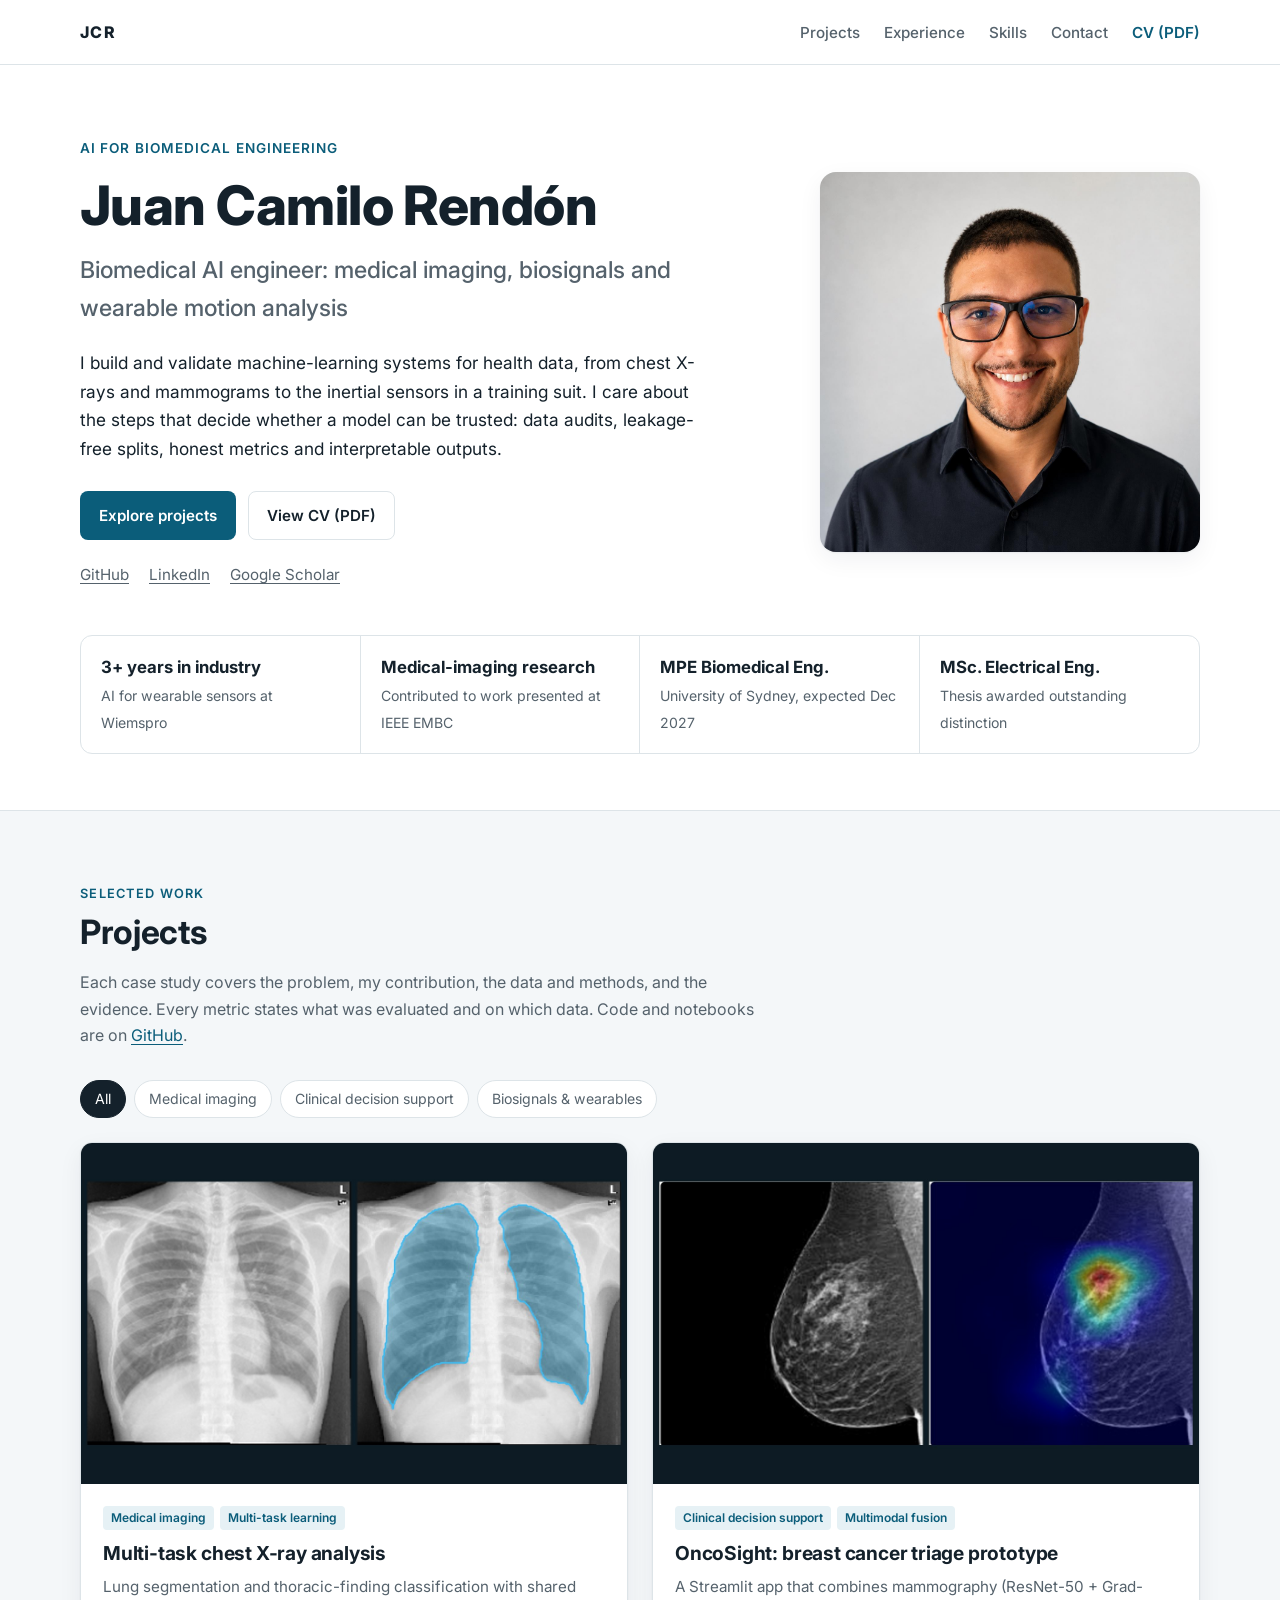
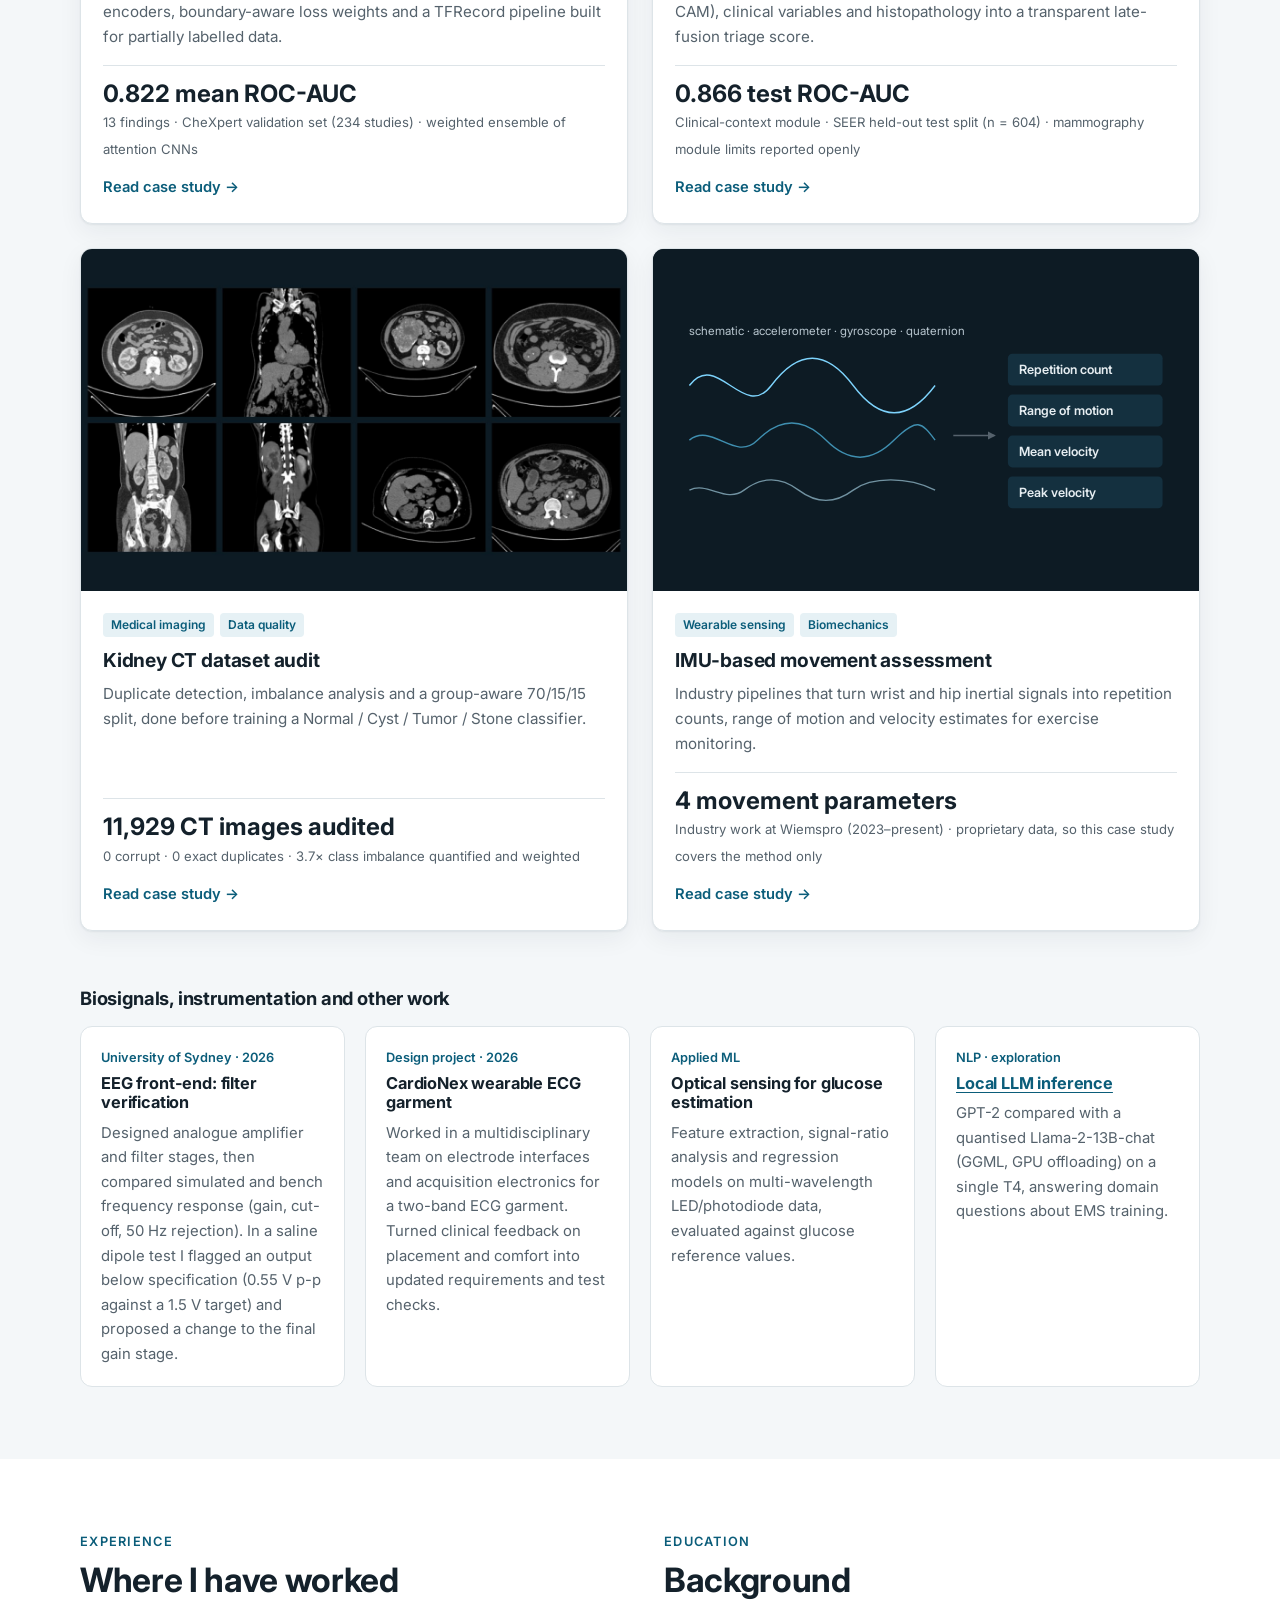
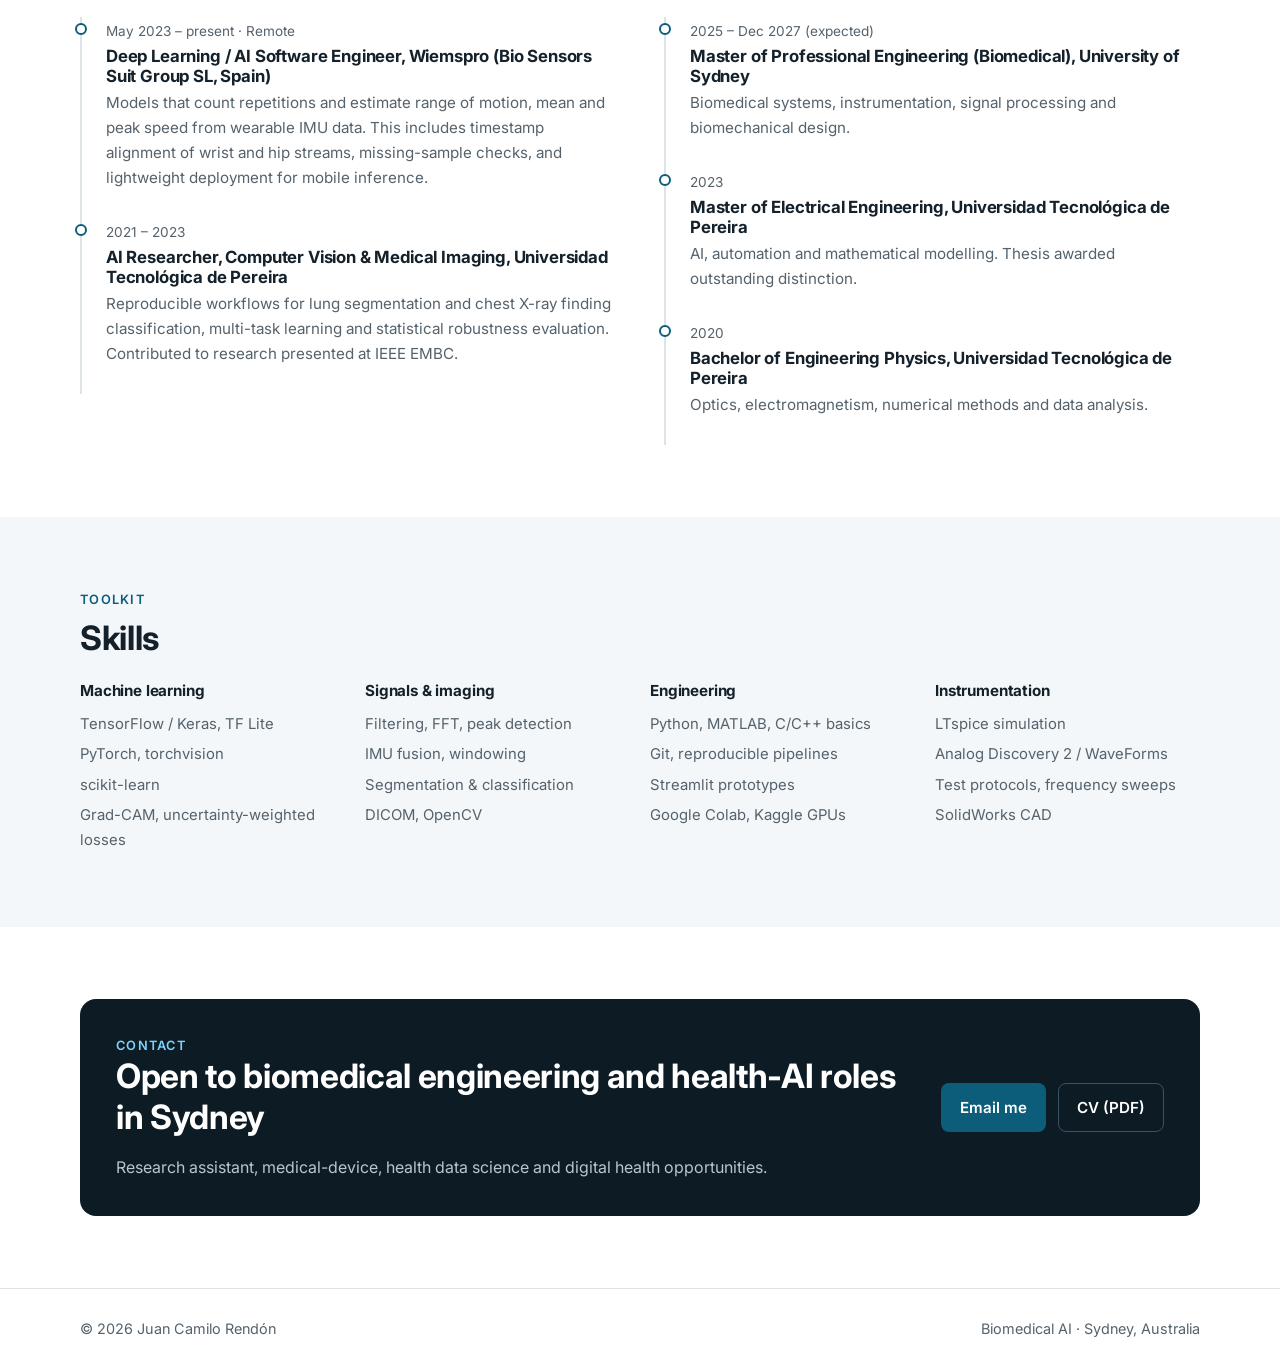
==== commit 18e30d06: "Rename electrical engineering degree label to MSc Co-Authored-By: Claude Opus 5.5 <noreply@anthropic" ====
--- a/index.html
+++ b/index.html
@@ -63,7 +63,7 @@
           <div class="fact"><strong>3+ years in industry</strong><span>AI for wearable sensors at Wiemspro</span></div>
           <div class="fact"><strong>Medical-imaging research</strong><span>Contributed to work presented at IEEE EMBC</span></div>
           <div class="fact"><strong>MPE Biomedical Eng.</strong><span>University of Sydney, expected Dec 2027</span></div>
-          <div class="fact"><strong>M.Eng. Electrical Eng.</strong><span>Thesis awarded outstanding distinction</span></div>
+          <div class="fact"><strong>MSc. Electrical Eng.</strong><span>Thesis awarded outstanding distinction</span></div>
         </div>
       </div>
     </section>
